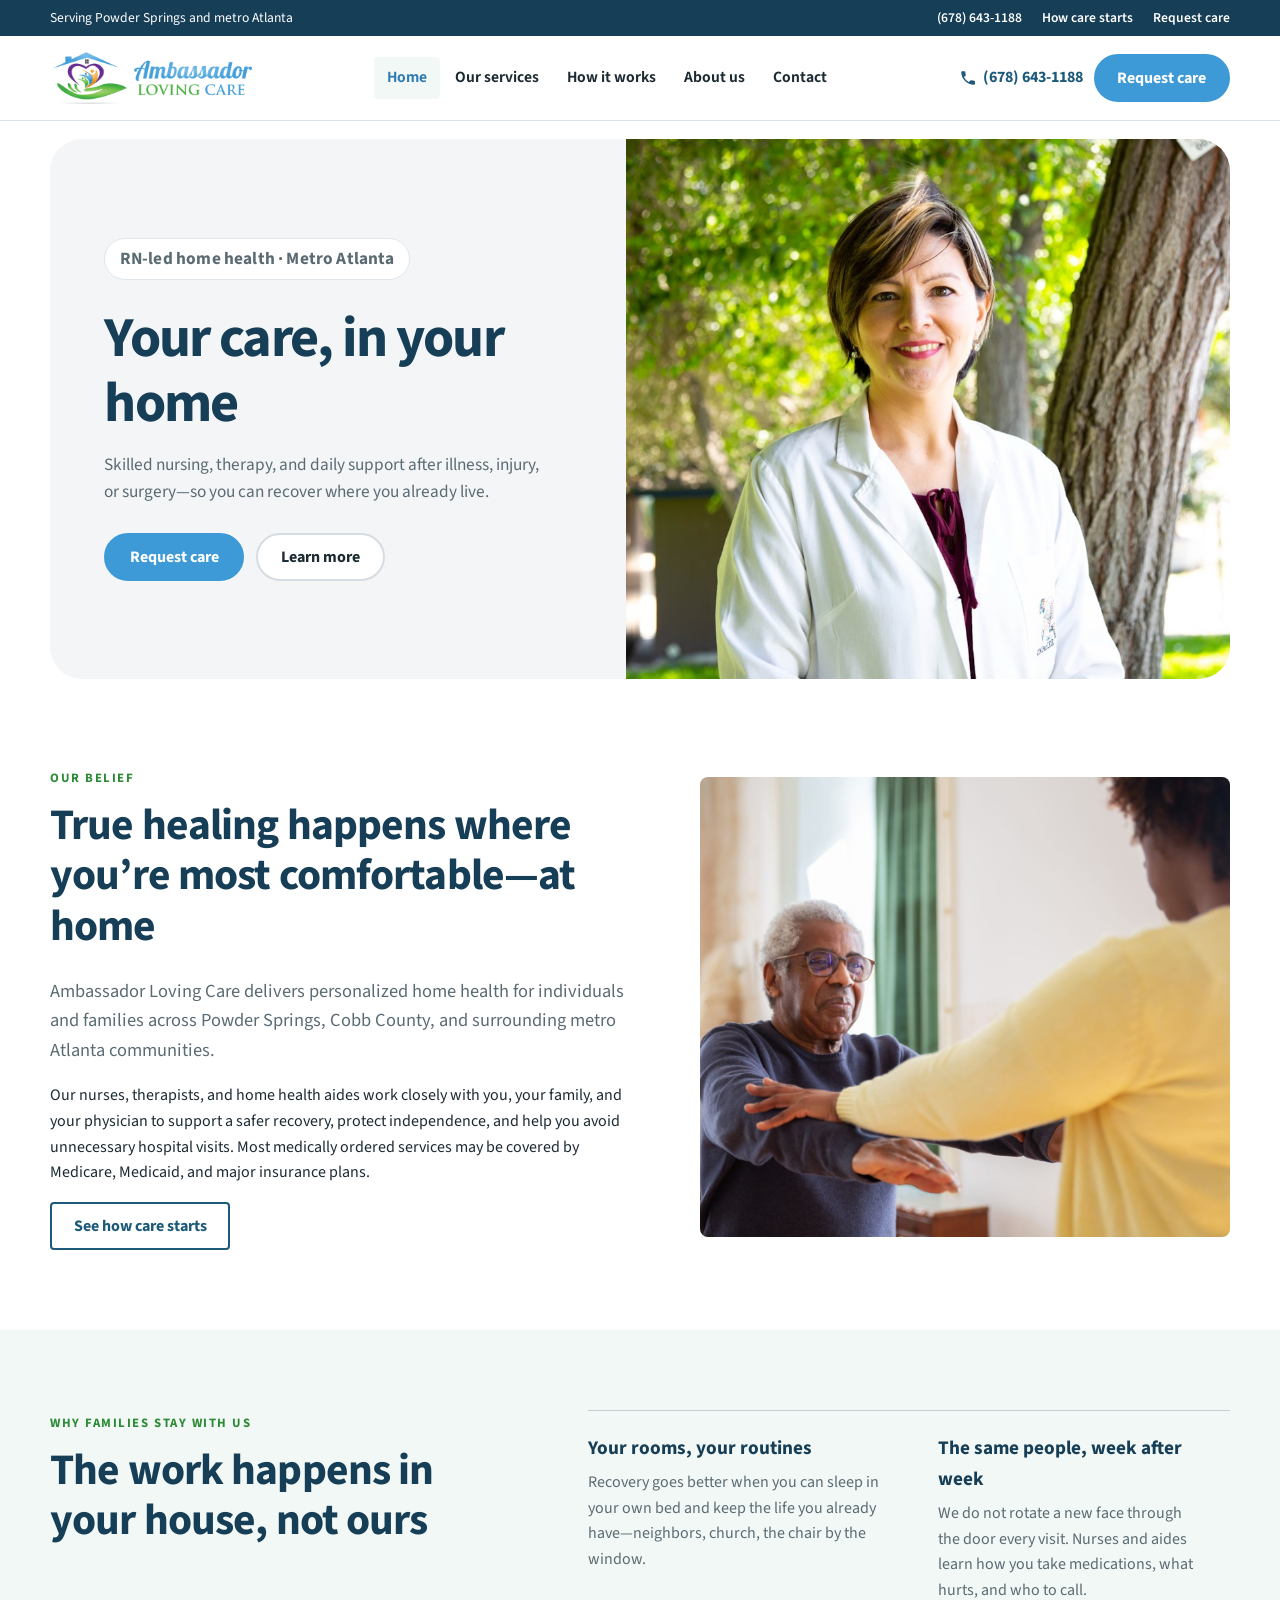
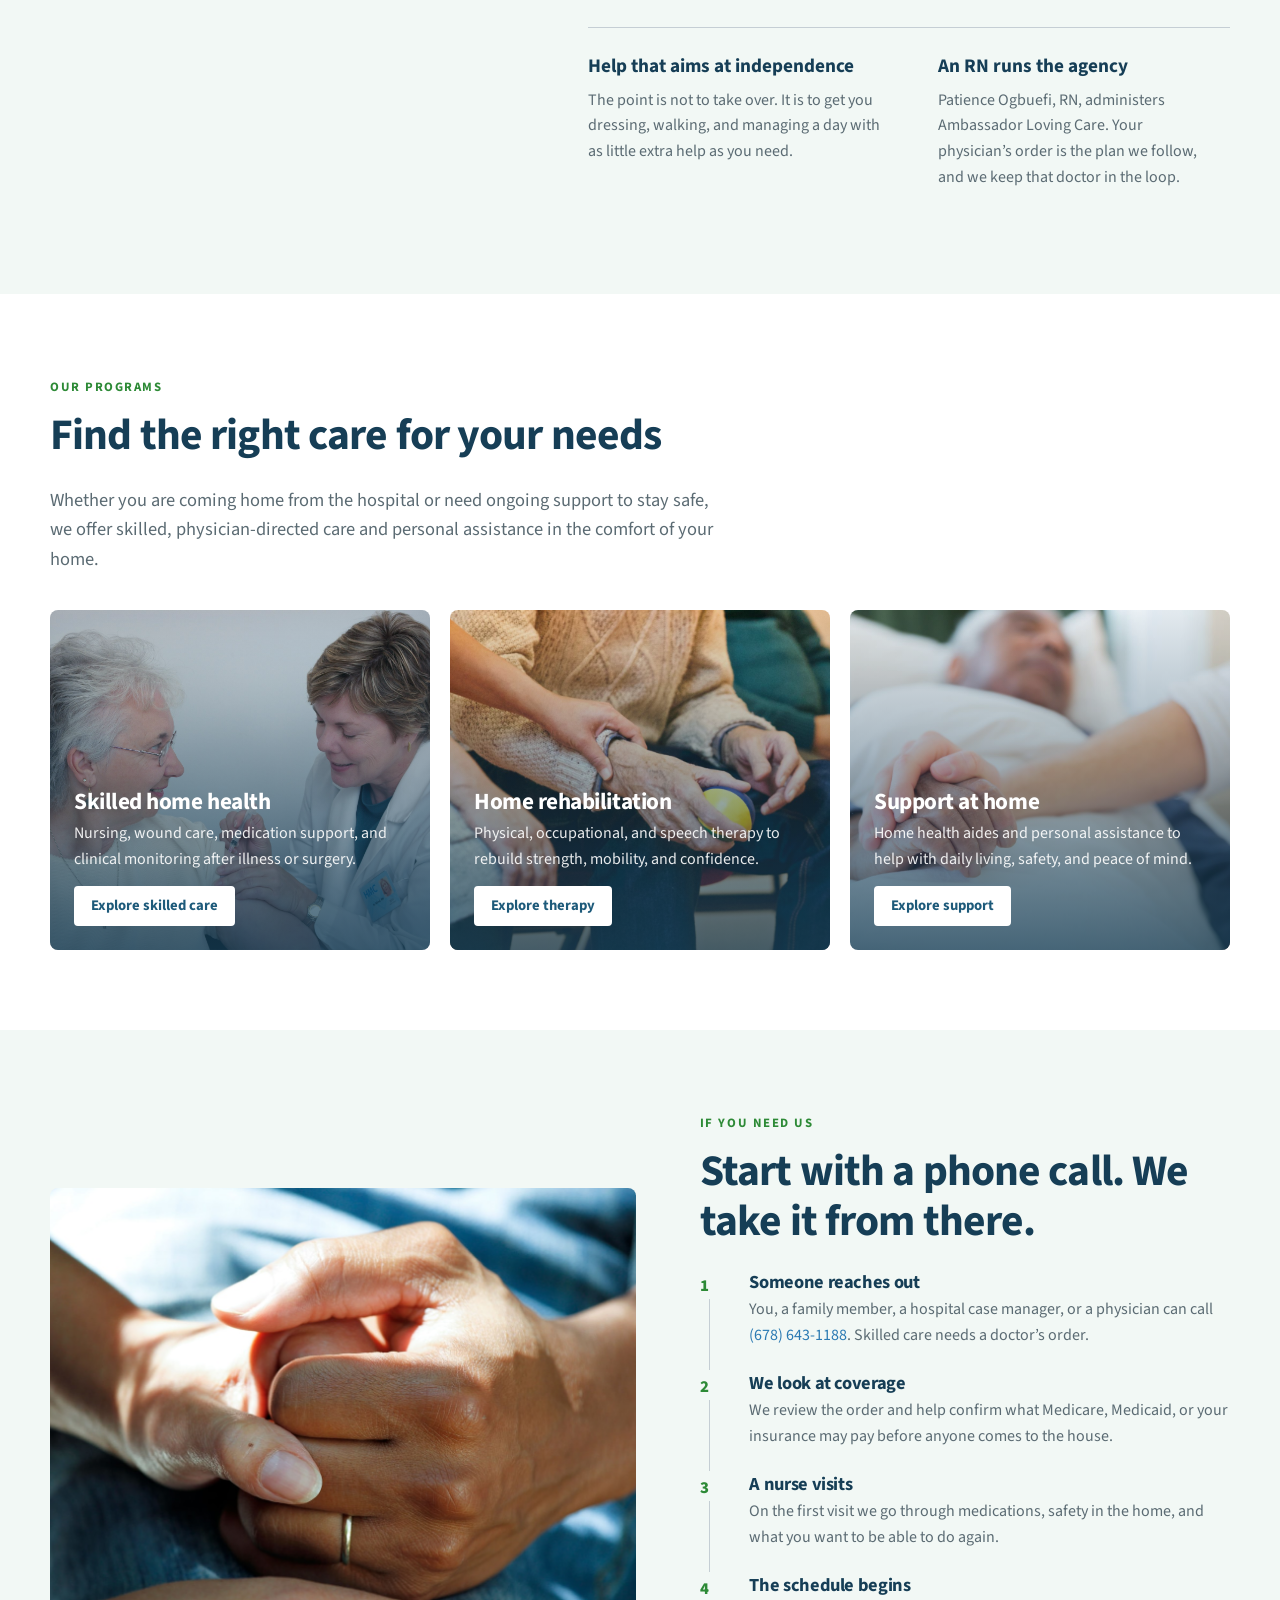
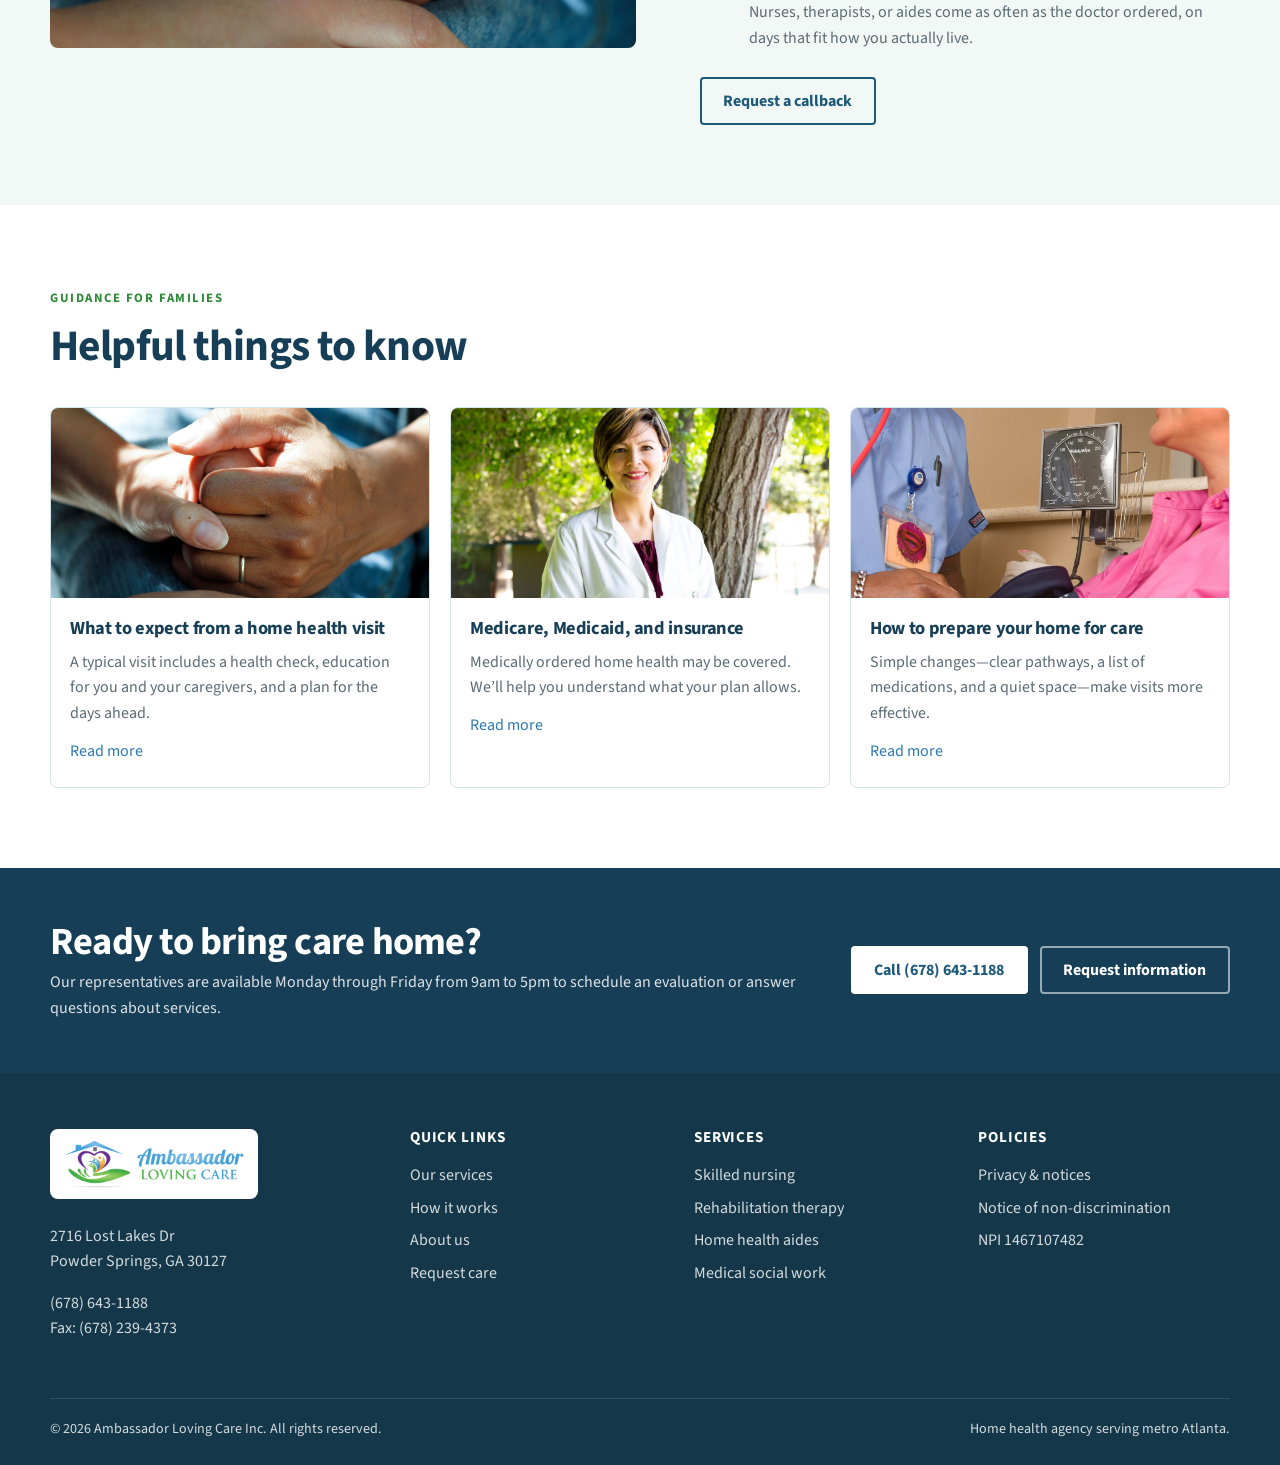
==== index.html @ 0160093c "first commit" ====
<!DOCTYPE html>
<html lang="en">
<head>
  <meta charset="UTF-8">
  <meta name="viewport" content="width=device-width, initial-scale=1">
  <title>Ambassador Loving Care | Home Health in Metro Atlanta</title>
  <meta name="description" content="Ambassador Loving Care brings skilled nursing, therapy, and personal support to your home across Powder Springs and metro Atlanta. Care at home, from people you can trust.">
  <link rel="icon" href="assets/favicon.png" type="image/png">
  <link rel="preconnect" href="https://fonts.googleapis.com">
  <link rel="preconnect" href="https://fonts.gstatic.com" crossorigin>
  <link href="https://fonts.googleapis.com/css2?family=Source+Sans+3:wght@400;600;700;800&display=swap" rel="stylesheet">
  <link rel="stylesheet" href="css/styles.css">
</head>
<body>
  <a class="skip-link" href="#main">Skip to main content</a>

  <div class="utility-bar">
    <div class="container">
      <span>Serving Powder Springs and metro Atlanta</span>
      <ul class="utility-links">
        <li><a href="tel:+16786431188">(678) 643-1188</a></li>
        <li><a href="how-it-works.html">How care starts</a></li>
        <li><a href="contact.html">Request care</a></li>
      </ul>
    </div>
  </div>

  <header class="site-header">
    <div class="container header-inner">
      <a class="logo" href="index.html">
        <img src="assets/logo-transparent.png" alt="Ambassador Loving Care">
      </a>
      <nav aria-label="Primary">
        <ul class="nav-main">
          <li><a href="index.html" aria-current="page">Home</a></li>
          <li><a href="services.html">Our services</a></li>
          <li><a href="how-it-works.html">How it works</a></li>
          <li><a href="about.html">About us</a></li>
          <li><a href="contact.html">Contact</a></li>
        </ul>
      </nav>
      <div class="header-cta">
        <a class="phone-link" href="tel:+16786431188">
          <svg width="18" height="18" viewBox="0 0 24 24" fill="none" aria-hidden="true"><path d="M6.6 10.8c1.5 3 3.6 5.1 6.6 6.6l2.2-2.2c.3-.3.7-.4 1.1-.2 1.2.4 2.5.6 3.8.6.6 0 1 .4 1 1V20c0 .6-.4 1-1 1C10.7 21 3 13.3 3 4c0-.6.4-1 1-1h3.4c.6 0 1 .4 1 1 0 1.3.2 2.6.6 3.8.1.4 0 .8-.2 1.1L6.6 10.8Z" fill="currentColor"/></svg>
          <span class="full">(678) 643-1188</span>
        </a>
        <a class="btn btn-primary" href="contact.html">Request care</a>
        <button class="menu-toggle" type="button" aria-expanded="false" aria-controls="mobile-menu" aria-label="Open menu">
          <span></span>
        </button>
      </div>
    </div>
    <div class="nav-drawer" id="mobile-menu">
      <a href="index.html" aria-current="page">Home</a>
      <a href="services.html">Our services</a>
      <a href="how-it-works.html">How it works</a>
      <a href="about.html">About us</a>
      <a href="contact.html">Contact</a>
      <div class="drawer-actions">
        <a class="btn btn-outline" href="tel:+16786431188">Call (678) 643-1188</a>
        <a class="btn btn-primary" href="contact.html">Request care</a>
      </div>
    </div>
  </header>

  <main id="main">
    <section class="hero-wrap">
      <div class="container">
        <div class="hero hero-split">
          <div class="hero-copy">
            <div class="hero-copy-inner">
              <p class="hero-badge">RN-led home health · Metro Atlanta</p>
              <h1>Your care, in your home</h1>
              <p>Skilled nursing, therapy, and daily support after illness, injury, or surgery—so you can recover where you already live.</p>
              <div class="hero-actions">
                <a class="btn btn-primary" href="contact.html">Request care</a>
                <a class="btn btn-soft" href="services.html">Learn more</a>
              </div>
            </div>
          </div>
          <figure class="hero-media">
            <img src="assets/images/caregiver.jpg" alt="A home health nurse ready to visit you at home">
          </figure>
        </div>
      </div>
    </section>

    <section class="section">
      <div class="container split">
        <div class="split-copy">
          <p class="eyebrow">Our belief</p>
          <h2>True healing happens where you’re most comfortable—at home</h2>
          <p class="lead">Ambassador Loving Care delivers personalized home health for individuals and families across Powder Springs, Cobb County, and surrounding metro Atlanta communities.</p>
          <p>Our nurses, therapists, and home health aides work closely with you, your family, and your physician to support a safer recovery, protect independence, and help you avoid unnecessary hospital visits. Most medically ordered services may be covered by Medicare, Medicaid, and major insurance plans.</p>
          <a class="btn btn-outline" href="how-it-works.html">See how care starts</a>
        </div>
        <img src="assets/images/aide.jpg" alt="Therapist guiding an older adult through a mobility exercise at home">
      </div>
    </section>

    <section class="section bg-paper" id="why-us">
      <div class="container values-wrap">
        <div>
          <p class="eyebrow">Why families stay with us</p>
          <h2>The work happens in your house, not ours</h2>
        </div>
        <dl class="values">
          <div>
            <dt>Your rooms, your routines</dt>
            <dd>Recovery goes better when you can sleep in your own bed and keep the life you already have—neighbors, church, the chair by the window.</dd>
          </div>
          <div>
            <dt>The same people, week after week</dt>
            <dd>We do not rotate a new face through the door every visit. Nurses and aides learn how you take medications, what hurts, and who to call.</dd>
          </div>
          <div>
            <dt>Help that aims at independence</dt>
            <dd>The point is not to take over. It is to get you dressing, walking, and managing a day with as little extra help as you need.</dd>
          </div>
          <div>
            <dt>An RN runs the agency</dt>
            <dd>Patience Ogbuefi, RN, administers Ambassador Loving Care. Your physician’s order is the plan we follow, and we keep that doctor in the loop.</dd>
          </div>
        </dl>
      </div>
    </section>

    <section class="section">
      <div class="container">
        <div class="section-head">
          <p class="eyebrow">Our programs</p>
          <h2>Find the right care for your needs</h2>
          <p class="lead">Whether you are coming home from the hospital or need ongoing support to stay safe, we offer skilled, physician-directed care and personal assistance in the comfort of your home.</p>
        </div>
        <div class="program-grid">
          <article class="program-card">
            <img src="assets/images/hero.jpg" alt="Skilled nursing visit">
            <div>
              <h3>Skilled home health</h3>
              <p>Nursing, wound care, medication support, and clinical monitoring after illness or surgery.</p>
              <a class="btn btn-white" href="services.html#skilled">Explore skilled care</a>
            </div>
          </article>
          <article class="program-card">
            <img src="assets/images/senior2.jpg" alt="Rehabilitation therapy at home">
            <div>
              <h3>Home rehabilitation</h3>
              <p>Physical, occupational, and speech therapy to rebuild strength, mobility, and confidence.</p>
              <a class="btn btn-white" href="services.html#therapy">Explore therapy</a>
            </div>
          </article>
          <article class="program-card">
            <img src="assets/images/home-care.jpg" alt="Compassionate support at the bedside">
            <div>
              <h3>Support at home</h3>
              <p>Home health aides and personal assistance to help with daily living, safety, and peace of mind.</p>
              <a class="btn btn-white" href="services.html#support">Explore support</a>
            </div>
          </article>
        </div>
      </div>
    </section>

    <section class="section bg-paper" id="start">
      <div class="container split">
        <img src="assets/images/home-visit.jpg" alt="A caregiver holding a patient’s hand during a home visit">
        <div class="split-copy">
          <p class="eyebrow">If you need us</p>
          <h2>Start with a phone call. We take it from there.</h2>
          <ol class="process">
            <li>
              <h3>Someone reaches out</h3>
              <p>You, a family member, a hospital case manager, or a physician can call <a href="tel:+16786431188">(678) 643-1188</a>. Skilled care needs a doctor’s order.</p>
            </li>
            <li>
              <h3>We look at coverage</h3>
              <p>We review the order and help confirm what Medicare, Medicaid, or your insurance may pay before anyone comes to the house.</p>
            </li>
            <li>
              <h3>A nurse visits</h3>
              <p>On the first visit we go through medications, safety in the home, and what you want to be able to do again.</p>
            </li>
            <li>
              <h3>The schedule begins</h3>
              <p>Nurses, therapists, or aides come as often as the doctor ordered, on days that fit how you actually live.</p>
            </li>
          </ol>
          <a class="btn btn-outline" href="contact.html">Request a callback</a>
        </div>
      </div>
    </section>

    <section class="section">
      <div class="container">
        <div class="section-head">
          <p class="eyebrow">Guidance for families</p>
          <h2>Helpful things to know</h2>
        </div>
        <div class="news-grid">
          <article class="news-card">
            <img src="assets/images/home-visit.jpg" alt="A caregiver holding a patient's hand">
            <div>
              <h3>What to expect from a home health visit</h3>
              <p>A typical visit includes a health check, education for you and your caregivers, and a plan for the days ahead.</p>
              <a href="how-it-works.html">Read more</a>
            </div>
          </article>
          <article class="news-card">
            <img src="assets/images/caregiver.jpg" alt="Nurse speaking with a patient">
            <div>
              <h3>Medicare, Medicaid, and insurance</h3>
              <p>Medically ordered home health may be covered. We’ll help you understand what your plan allows.</p>
              <a href="how-it-works.html#coverage">Read more</a>
            </div>
          </article>
          <article class="news-card">
            <img src="assets/images/clinic.jpg" alt="Checking blood pressure during a visit">
            <div>
              <h3>How to prepare your home for care</h3>
              <p>Simple changes—clear pathways, a list of medications, and a quiet space—make visits more effective.</p>
              <a href="how-it-works.html#prepare">Read more</a>
            </div>
          </article>
        </div>
      </div>
    </section>

    <section class="section-sm bg-navy">
      <div class="container cta-band">
        <div>
          <h2>Ready to bring care home?</h2>
          <p>Our representatives are available Monday through Friday from 9am to 5pm to schedule an evaluation or answer questions about services.</p>
        </div>
        <div class="cta-actions">
          <a class="btn btn-white" href="tel:+16786431188">Call (678) 643-1188</a>
          <a class="btn btn-ghost" href="contact.html">Request information</a>
        </div>
      </div>
    </section>
  </main>

  <footer class="site-footer">
    <div class="container">
      <div class="footer-grid">
        <div>
          <a class="footer-logo" href="index.html">
            <img src="assets/logo.png" alt="Ambassador Loving Care">
          </a>
          <p style="margin-top:1rem">2716 Lost Lakes Dr<br>Powder Springs, GA 30127</p>
          <p><a href="tel:+16786431188">(678) 643-1188</a><br>Fax: (678) 239-4373</p>
        </div>
        <div>
          <h3>Quick links</h3>
          <ul>
            <li><a href="services.html">Our services</a></li>
            <li><a href="how-it-works.html">How it works</a></li>
            <li><a href="about.html">About us</a></li>
            <li><a href="contact.html">Request care</a></li>
          </ul>
        </div>
        <div>
          <h3>Services</h3>
          <ul>
            <li><a href="services.html#skilled">Skilled nursing</a></li>
            <li><a href="services.html#therapy">Rehabilitation therapy</a></li>
            <li><a href="services.html#support">Home health aides</a></li>
            <li><a href="services.html#social">Medical social work</a></li>
          </ul>
        </div>
        <div>
          <h3>Policies</h3>
          <ul>
            <li><a href="privacy.html">Privacy &amp; notices</a></li>
            <li><a href="privacy.html#nondiscrimination">Notice of non-discrimination</a></li>
            <li>NPI 1467107482</li>
          </ul>
        </div>
      </div>
      <div class="footer-bottom">
        <span>© 2026 Ambassador Loving Care Inc. All rights reserved.</span>
        <span>Home health agency serving metro Atlanta.</span>
      </div>
    </div>
  </footer>

  <div class="mobile-cta">
    <a class="btn btn-outline" href="tel:+16786431188">Call</a>
    <a class="btn btn-primary" href="contact.html">Request care</a>
  </div>
  <script src="js/main.js"></script>
</body>
</html>
---- css/styles.css ----
:root {
  --blue: #3d9ad6;
  --blue-hover: #2e86c0;
  --blue-deep: #2b7ab3;
  --navy: #1d5a7a;
  --navy-deep: #163e56;
  --ink: #1c2a32;
  --muted: #5b6b73;
  --line: #d5e4ea;
  --paper: #f2f8f5;
  --white: #fff;
  --green: #3eaa47;
  --green-deep: #2d8a36;
  --purple: #682890;
  --amber: #d88820;
  --shadow: 0 10px 30px rgba(22, 62, 86, 0.08);
  --radius: 6px;
  --header: 84px;
  --max: 1180px;
  --font: "Source Sans 3", "Segoe UI", Helvetica, Arial, sans-serif;
}

*,
*::before,
*::after {
  box-sizing: border-box;
}

html {
  scroll-behavior: smooth;
}

body {
  margin: 0;
  font-family: var(--font);
  color: var(--ink);
  background: var(--white);
  line-height: 1.6;
  -webkit-font-smoothing: antialiased;
}

img {
  max-width: 100%;
  display: block;
}

a {
  color: var(--blue-deep);
  text-decoration: none;
}

a:hover {
  text-decoration: underline;
}

h1,
h2,
h3,
h4 {
  margin: 0 0 0.6em;
  line-height: 1.15;
  font-weight: 700;
  letter-spacing: -0.02em;
  color: var(--navy-deep);
}

p {
  margin: 0 0 1em;
}

ul {
  margin: 0;
  padding: 0;
}

button,
input,
select,
textarea {
  font-family: inherit;
}

.skip-link {
  position: absolute;
  left: -999px;
  top: 0;
  background: var(--navy);
  color: #fff;
  padding: 0.6rem 1rem;
  z-index: 1000;
}

.skip-link:focus {
  left: 1rem;
  top: 1rem;
}

.container {
  width: min(var(--max), calc(100% - 40px));
  margin-inline: auto;
}

.eyebrow {
  display: inline-block;
  font-size: 0.8rem;
  font-weight: 700;
  letter-spacing: 0.12em;
  text-transform: uppercase;
  color: var(--green-deep);
  margin-bottom: 0.75rem;
}

.lead {
  font-size: 1.15rem;
  color: var(--muted);
  max-width: 42rem;
}

/* Buttons */
.btn {
  display: inline-flex;
  align-items: center;
  justify-content: center;
  gap: 0.5rem;
  min-height: 48px;
  padding: 0.75rem 1.35rem;
  border-radius: 4px;
  border: 2px solid transparent;
  font-weight: 700;
  font-size: 1rem;
  line-height: 1;
  cursor: pointer;
  text-decoration: none;
  transition: 0.18s ease;
}

.header-cta .btn-primary {
  border-radius: 999px;
  padding-inline: 1.35rem;
}

.btn-soft {
  background: #fff;
  color: var(--ink);
  border-color: #d5dce2;
}

.btn-soft:hover {
  background: var(--paper);
  border-color: #c5ced6;
  color: var(--navy-deep);
}

.btn-primary {
  background: var(--blue);
  color: #fff;
  border-color: var(--blue);
}

.btn-primary:hover {
  background: var(--blue-hover);
  border-color: var(--blue-hover);
}

.btn-outline {
  background: transparent;
  color: var(--navy);
  border-color: var(--navy);
}

.btn-outline:hover {
  background: var(--navy);
  color: #fff;
}

.btn-white {
  background: #fff;
  color: var(--navy);
  border-color: #fff;
}

.btn-white:hover {
  background: var(--paper);
}

.btn-ghost {
  background: transparent;
  color: #fff;
  border-color: rgba(255, 255, 255, 0.55);
}

.btn-ghost:hover {
  background: #fff;
  color: var(--navy);
  border-color: #fff;
}

/* Header */
.utility-bar {
  background: var(--navy-deep);
  color: #fff;
  font-size: 0.85rem;
}

.utility-bar .container {
  display: flex;
  justify-content: space-between;
  align-items: center;
  min-height: 36px;
  gap: 1rem;
}

.utility-bar a {
  color: #fff;
  font-weight: 600;
}

.utility-links {
  display: flex;
  gap: 1.25rem;
  list-style: none;
}

.site-header {
  position: sticky;
  top: 0;
  z-index: 50;
  background: #fff;
  border-bottom: 1px solid var(--line);
}

.header-inner {
  display: grid;
  grid-template-columns: auto 1fr auto;
  align-items: center;
  min-height: var(--header);
  gap: 1.5rem;
}

.logo {
  display: flex;
  align-items: center;
  color: inherit;
  text-decoration: none;
}

.logo:hover {
  text-decoration: none;
}

.logo img {
  height: 58px;
  width: auto;
  display: block;
}

.footer-logo {
  display: inline-block;
  background: #fff;
  border-radius: 8px;
  padding: 0.55rem 0.75rem;
}

.footer-logo img {
  height: 52px;
  width: auto;
}

.nav-main {
  display: flex;
  justify-content: center;
  gap: 0.15rem;
  list-style: none;
}

.nav-main a {
  display: block;
  padding: 0.55rem 0.8rem;
  color: var(--ink);
  font-weight: 650;
  font-size: 0.98rem;
  border-radius: 4px;
}

.nav-main a:hover,
.nav-main a[aria-current="page"] {
  color: var(--blue-deep);
  text-decoration: none;
  background: var(--paper);
}

.header-cta {
  display: flex;
  align-items: center;
  gap: 0.65rem;
}

.phone-link {
  display: inline-flex;
  align-items: center;
  gap: 0.4rem;
  font-weight: 700;
  color: var(--navy);
  white-space: nowrap;
}

.phone-link:hover {
  color: var(--blue-deep);
  text-decoration: none;
}

.menu-toggle {
  display: none;
  align-items: center;
  gap: 0.45rem;
  min-width: 44px;
  height: 44px;
  border: 0;
  background: transparent;
  cursor: pointer;
  padding: 0 0.35rem;
  font-weight: 700;
  color: var(--navy);
}

.menu-toggle span,
.menu-toggle span::before,
.menu-toggle span::after {
  display: block;
  width: 22px;
  height: 2px;
  background: var(--navy);
  position: relative;
  margin: auto;
}

.menu-toggle span::before,
.menu-toggle span::after {
  content: "";
  position: absolute;
  left: 0;
}

.menu-toggle span::before {
  top: -7px;
}

.menu-toggle span::after {
  top: 7px;
}

.menu-toggle::after {
  content: "Menu";
  font-size: 0.95rem;
}

/* Hero — homepage contained split */
.hero-wrap {
  background: #fff;
  padding: 1.15rem 0 0.35rem;
}

.hero-split {
  display: grid;
  grid-template-columns: 1fr 1.05fr;
  min-height: 540px;
  background: #f3f5f7;
  color: var(--ink);
  overflow: hidden;
  border-radius: 32px;
}

.hero-split .hero-copy {
  display: flex;
  align-items: center;
  padding: 3.5rem 2.5rem 3.5rem 3.4rem;
}

.hero-copy-inner {
  max-width: 32rem;
  width: 100%;
}

.hero-badge {
  display: inline-flex;
  align-items: center;
  margin: 0 0 1.2rem;
  padding: 0.4rem 0.9rem;
  border: 1px solid #e1e6ea;
  border-radius: 999px;
  background: #fff;
  font-size: 0.82rem;
  font-weight: 700;
  color: var(--navy);
  letter-spacing: 0.01em;
}

.hero-split h1 {
  color: var(--navy-deep);
  font-size: clamp(2.3rem, 4.4vw, 3.6rem);
  margin-bottom: 0.85rem;
  letter-spacing: -0.03em;
}

.hero-split p {
  font-size: 1.08rem;
  color: var(--muted);
  margin-bottom: 1.7rem;
  max-width: 28rem;
}

.hero-actions {
  display: flex;
  flex-wrap: wrap;
  gap: 0.75rem;
}

.hero-split .btn {
  border-radius: 999px;
  padding-inline: 1.45rem;
}

.hero-split .hero-media {
  position: relative;
  min-height: 540px;
  margin: 0;
  height: 100%;
}

.hero-split .hero-media::after {
  display: none;
}

.hero-split .hero-media img {
  width: 100%;
  height: 100%;
  object-fit: cover;
  object-position: center 18%;
}

/* Inner-page photo banner */
.hero:not(.hero-split) {
  position: relative;
  min-height: 72vh;
  display: grid;
  align-items: end;
  color: #fff;
  background: #163e56;
  overflow: hidden;
}

.hero:not(.hero-split) .hero-media {
  position: absolute;
  inset: 0;
}

.hero:not(.hero-split) .hero-media img {
  width: 100%;
  height: 100%;
  object-fit: cover;
  object-position: center 28%;
}

.hero:not(.hero-split) .hero-media::after {
  content: "";
  position: absolute;
  inset: 0;
  background:
    linear-gradient(90deg, rgba(22, 62, 86, 0.82) 0%, rgba(22, 62, 86, 0.42) 50%, rgba(22, 62, 86, 0.16) 100%),
    linear-gradient(0deg, rgba(22, 62, 86, 0.35), transparent 40%);
}

.hero-content {
  position: relative;
  z-index: 1;
  padding: 5.5rem 0 4.25rem;
  max-width: 40rem;
}

.hero:not(.hero-split) h1 {
  color: #fff;
  font-size: clamp(2.6rem, 5.4vw, 4.4rem);
  margin-bottom: 0.7rem;
}

.hero:not(.hero-split) p {
  font-size: 1.18rem;
  color: rgba(255, 255, 255, 0.92);
  margin-bottom: 1.5rem;
}

.hero:not(.hero-split) .eyebrow {
  color: #b7e3b8;
}

.hero:not(.hero-split) a:not(.btn) {
  color: #b7e3b8;
  text-decoration: underline;
}

.page-hero {
  min-height: 42vh;
}

.page-hero .hero-content {
  padding-top: 4.25rem;
  padding-bottom: 3.5rem;
}

.breadcrumb {
  display: flex;
  gap: 0.5rem;
  list-style: none;
  font-size: 0.9rem;
  margin-bottom: 1rem;
  color: rgba(255, 255, 255, 0.8);
}

.breadcrumb a {
  color: #fff;
}

/* Sections */
.section {
  padding: 5rem 0;
}

.section-sm {
  padding: 3.25rem 0;
}

.bg-paper {
  background: var(--paper);
}

.bg-navy {
  background: var(--navy-deep);
  color: #fff;
}

.bg-navy h2,
.bg-navy h3 {
  color: #fff;
}

.split {
  display: grid;
  grid-template-columns: 1.05fr 0.95fr;
  gap: 4rem;
  align-items: center;
}

.split img {
  width: 100%;
  height: 460px;
  object-fit: cover;
  border-radius: 8px;
}

.split-copy h2 {
  font-size: clamp(2rem, 3.4vw, 2.85rem);
}

.values-wrap {
  display: grid;
  grid-template-columns: minmax(0, 0.85fr) minmax(0, 1.15fr);
  gap: 4rem;
  align-items: start;
}

.values-wrap h2 {
  font-size: clamp(2rem, 3.4vw, 2.85rem);
  margin-bottom: 0;
}

.values {
  margin: 0;
  display: grid;
  grid-template-columns: 1fr 1fr;
}

.values > div {
  padding: 1.4rem 1.6rem 1.5rem 0;
  border-top: 1px solid #c5ced4;
}

.values > div:nth-child(odd) {
  padding-right: 1.8rem;
}

.values > div:nth-child(even) {
  padding-left: 1.8rem;
}

.values dt {
  font-size: 1.2rem;
  font-weight: 700;
  color: var(--navy-deep);
  margin-bottom: 0.4rem;
}

.values dd {
  margin: 0;
  color: var(--muted);
}

.process {
  list-style: none;
  margin: 1.4rem 0 1.6rem;
  padding: 0;
  counter-reset: process;
}

.process li {
  position: relative;
  padding: 0 0 1.55rem 3.1rem;
  counter-increment: process;
}

.process li:last-child {
  padding-bottom: 0;
}

.process li::before {
  content: counter(process);
  position: absolute;
  left: 0;
  top: 0.05rem;
  font-size: 1.05rem;
  font-weight: 800;
  color: var(--green-deep);
  font-variant-numeric: tabular-nums;
}

.process li::after {
  content: "";
  position: absolute;
  left: 0.55rem;
  top: 1.7rem;
  bottom: 0.2rem;
  width: 1px;
  background: #c5ced4;
}

.process li:last-child::after {
  display: none;
}

.process h3 {
  font-size: 1.15rem;
  margin-bottom: 0.25rem;
}

.process p {
  margin: 0;
  color: var(--muted);
}

.section-head {
  max-width: 46rem;
  margin-bottom: 2.25rem;
}

.section-head h2 {
  font-size: clamp(2rem, 3.4vw, 2.8rem);
}

.program-grid {
  display: grid;
  grid-template-columns: repeat(3, 1fr);
  gap: 1.25rem;
}

.program-card {
  position: relative;
  min-height: 340px;
  border-radius: 8px;
  overflow: hidden;
  display: flex;
  align-items: flex-end;
  color: #fff;
}

.program-card img {
  position: absolute;
  inset: 0;
  width: 100%;
  height: 100%;
  object-fit: cover;
  object-position: center 30%;
}

.program-card::after {
  content: "";
  position: absolute;
  inset: 0;
  background: linear-gradient(180deg, rgba(22, 62, 86, 0.05), rgba(22, 62, 86, 0.78));
}

.program-card div {
  position: relative;
  z-index: 1;
  padding: 1.5rem;
}

.program-card h3 {
  color: #fff;
  font-size: 1.45rem;
  margin-bottom: 0.35rem;
}

.program-card p {
  margin: 0 0 0.85rem;
  color: rgba(255, 255, 255, 0.9);
}

.program-card .btn {
  min-height: 40px;
  padding: 0.55rem 0.95rem;
  font-size: 0.92rem;
}

.news-grid {
  display: grid;
  grid-template-columns: repeat(3, 1fr);
  gap: 1.25rem;
}

.news-card {
  background: #fff;
  border: 1px solid var(--line);
  border-radius: 8px;
  overflow: hidden;
}

.news-card img {
  width: 100%;
  height: 190px;
  object-fit: cover;
}

.news-card div {
  padding: 1.25rem 1.2rem 1.4rem;
}

.news-card h3 {
  font-size: 1.15rem;
}

.news-card p {
  color: var(--muted);
  margin-bottom: 0.75rem;
}

.cta-band {
  display: grid;
  grid-template-columns: 1.4fr auto;
  gap: 2rem;
  align-items: center;
}

.cta-band h2 {
  font-size: clamp(1.8rem, 3vw, 2.4rem);
  margin-bottom: 0.4rem;
}

.cta-band p {
  margin: 0;
  color: rgba(255, 255, 255, 0.86);
}

.cta-actions {
  display: flex;
  gap: 0.75rem;
  flex-wrap: wrap;
}

.service-list {
  display: grid;
  grid-template-columns: 1fr 1fr;
  gap: 1.25rem;
}

.service-item {
  display: grid;
  grid-template-columns: 72px 1fr;
  gap: 1rem;
  background: #fff;
  border: 1px solid var(--line);
  border-radius: 8px;
  padding: 1.2rem;
}

.service-item img,
.service-item .icon-box {
  width: 72px;
  height: 72px;
  object-fit: cover;
  border-radius: 6px;
  background: var(--paper);
}

.icon-box {
  display: grid;
  place-items: center;
  color: var(--blue-deep);
}

.service-item h3 {
  font-size: 1.15rem;
  margin-bottom: 0.3rem;
}

.service-item p {
  margin: 0;
  color: var(--muted);
}

.checklist {
  list-style: none;
  display: grid;
  gap: 0.7rem;
}

.checklist li {
  display: flex;
  gap: 0.7rem;
  align-items: flex-start;
}

.checklist svg {
  flex-shrink: 0;
  margin-top: 3px;
  color: var(--green);
}

.team-card {
  display: grid;
  grid-template-columns: 220px 1fr;
  gap: 2rem;
  background: #fff;
  border: 1px solid var(--line);
  border-radius: 8px;
  overflow: hidden;
  box-shadow: var(--shadow);
}

.team-card img {
  width: 100%;
  height: 100%;
  min-height: 260px;
  object-fit: cover;
}

.team-copy {
  padding: 1.8rem 1.8rem 1.8rem 0;
}

.stat-row {
  display: grid;
  grid-template-columns: repeat(3, 1fr);
  gap: 1rem;
  margin-top: 2rem;
}

.stat {
  padding: 1.2rem;
  background: var(--paper);
  border-radius: 8px;
}

.stat strong {
  display: block;
  font-size: 1.7rem;
  color: var(--navy);
}

.contact-layout {
  display: grid;
  grid-template-columns: 1.35fr 0.85fr;
  gap: 1.5rem;
  align-items: start;
}

.form-grid {
  display: grid;
  grid-template-columns: 1fr 1fr;
  gap: 1rem;
}

.form-grid .full {
  grid-column: 1 / -1;
}

label {
  display: block;
  font-weight: 700;
  font-size: 0.92rem;
  margin-bottom: 0.35rem;
}

input,
select,
textarea {
  width: 100%;
  border: 1px solid #c9d3da;
  border-radius: 4px;
  padding: 0.75rem 0.8rem;
  font-size: 1rem;
  background: #fff;
}

input:focus,
select:focus,
textarea:focus {
  outline: 2px solid var(--blue);
  border-color: var(--blue);
}

textarea {
  min-height: 140px;
  resize: vertical;
}

.form-card {
  background: #fff;
  border: 1px solid var(--line);
  border-radius: 8px;
  padding: 1.6rem;
  box-shadow: var(--shadow);
}

.contact-aside {
  background: var(--navy-deep);
  color: #fff;
  border-radius: 8px;
  padding: 1.8rem;
}

.contact-aside h2,
.contact-aside h3 {
  color: #fff;
}

.contact-aside a {
  color: #fff;
  font-weight: 700;
}

.contact-aside p {
  color: rgba(255, 255, 255, 0.86);
}

.success-msg {
  display: none;
  background: #e8f7ee;
  border: 1px solid #b7e4c7;
  color: #14532d;
  padding: 1rem 1.1rem;
  border-radius: 6px;
  margin-bottom: 1rem;
}

.map-wrap iframe {
  width: 100%;
  height: 280px;
  border: 0;
  border-radius: 8px;
}

.faq details {
  border-bottom: 1px solid var(--line);
  padding: 1rem 0;
}

.faq summary {
  cursor: pointer;
  font-weight: 700;
  color: var(--navy);
}

.faq p {
  margin: 0.7rem 0 0.2rem;
  color: var(--muted);
}

/* Footer */
.site-footer {
  background: #14384a;
  color: rgba(255, 255, 255, 0.82);
  padding: 3.5rem 0 1.5rem;
}

.footer-grid {
  display: grid;
  grid-template-columns: 1.3fr 1fr 1fr 1fr;
  gap: 2rem;
  margin-bottom: 2.5rem;
}

.site-footer h3 {
  color: #fff;
  font-size: 0.95rem;
  letter-spacing: 0.06em;
  text-transform: uppercase;
  margin-bottom: 1rem;
}

.site-footer a {
  color: rgba(255, 255, 255, 0.82);
}

.site-footer ul {
  list-style: none;
  display: grid;
  gap: 0.45rem;
}

.footer-bottom {
  display: flex;
  justify-content: space-between;
  gap: 1rem;
  flex-wrap: wrap;
  border-top: 1px solid rgba(255, 255, 255, 0.12);
  padding-top: 1.2rem;
  font-size: 0.88rem;
}

.mobile-cta {
  display: none;
}

.nav-drawer {
  display: none;
}

@media (max-width: 980px) {
  .header-inner {
    grid-template-columns: auto 1fr auto;
  }

  .nav-main,
  .header-cta .btn,
  .header-cta .phone-link {
    display: none;
  }

  .logo img {
    height: 44px;
  }

  .menu-toggle {
    display: flex;
    border: 1px solid var(--line);
    border-radius: 4px;
    padding: 0 0.7rem;
    flex-shrink: 0;
  }

  .hero-content {
    max-width: 100%;
  }

  .mobile-cta .btn {
    font-size: 0.92rem;
    padding-inline: 0.5rem;
    min-height: 46px;
  }

  .split,
  .values-wrap,
  .values,
  .program-grid,
  .news-grid,
  .service-list,
  .cta-band,
  .team-card,
  .footer-grid,
  .form-grid,
  .contact-layout {
    grid-template-columns: 1fr;
  }

  .values > div:nth-child(odd),
  .values > div:nth-child(even) {
    padding-left: 0;
    padding-right: 0;
  }

  .team-copy {
    padding: 1.4rem;
  }

  .split img {
    height: 280px;
  }

  .hero-split {
    grid-template-columns: 1fr;
    min-height: 0;
    border-radius: 22px;
  }

  .hero-split .hero-copy {
    order: 2;
    justify-content: flex-start;
    padding: 1.75rem 1.35rem 2rem;
  }

  .hero-split .hero-media {
    order: 1;
    min-height: 280px;
  }

  .hero-wrap {
    padding: 0.75rem 0 0.15rem;
  }

  .hero:not(.hero-split) {
    min-height: 78vh;
    align-items: center;
  }

  .utility-links {
    display: none;
  }

  .nav-drawer {
    display: none;
    position: absolute;
    left: 0;
    right: 0;
    top: 100%;
    background: #fff;
    border-bottom: 1px solid var(--line);
    padding: 0.75rem 0 1.2rem;
    box-shadow: var(--shadow);
  }

  .nav-drawer.open {
    display: block;
  }

  .nav-drawer a {
    display: block;
    padding: 0.8rem 20px;
    color: var(--ink);
    font-weight: 700;
  }

  .nav-drawer .drawer-actions {
    display: grid;
    gap: 0.6rem;
    padding: 0.6rem 20px 0;
  }

  .mobile-cta {
    display: flex;
    position: sticky;
    bottom: 0;
    z-index: 40;
    background: #fff;
    border-top: 1px solid var(--line);
    padding: 0.7rem 1rem calc(0.7rem + env(safe-area-inset-bottom));
    gap: 0.6rem;
  }

  .mobile-cta .btn {
    flex: 1;
  }

  body.menu-open {
    overflow: hidden;
  }
}

@media (max-width: 640px) {
  .container {
    width: min(var(--max), calc(100% - 28px));
  }

  .section {
    padding: 3.4rem 0;
  }

  .hero h1 {
    font-size: 2.35rem;
  }

  .stat-row {
    grid-template-columns: 1fr;
  }
}
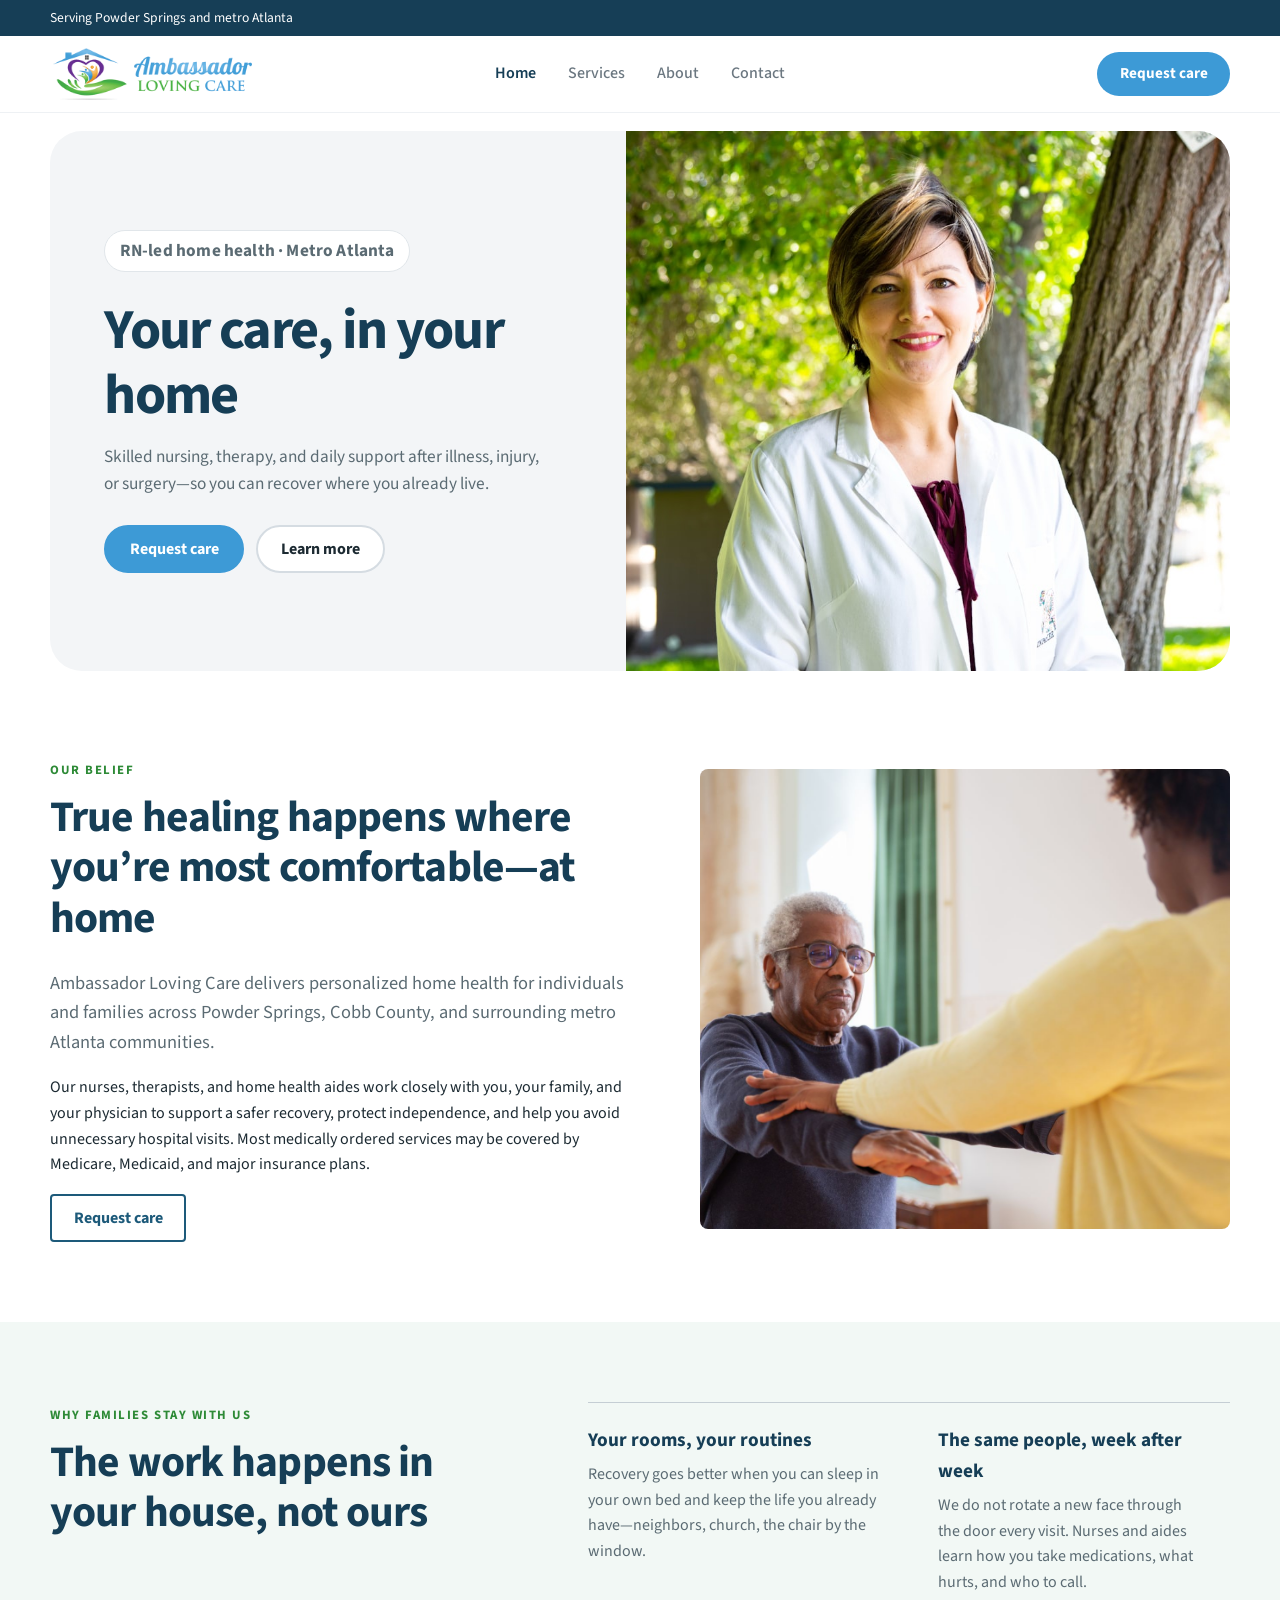
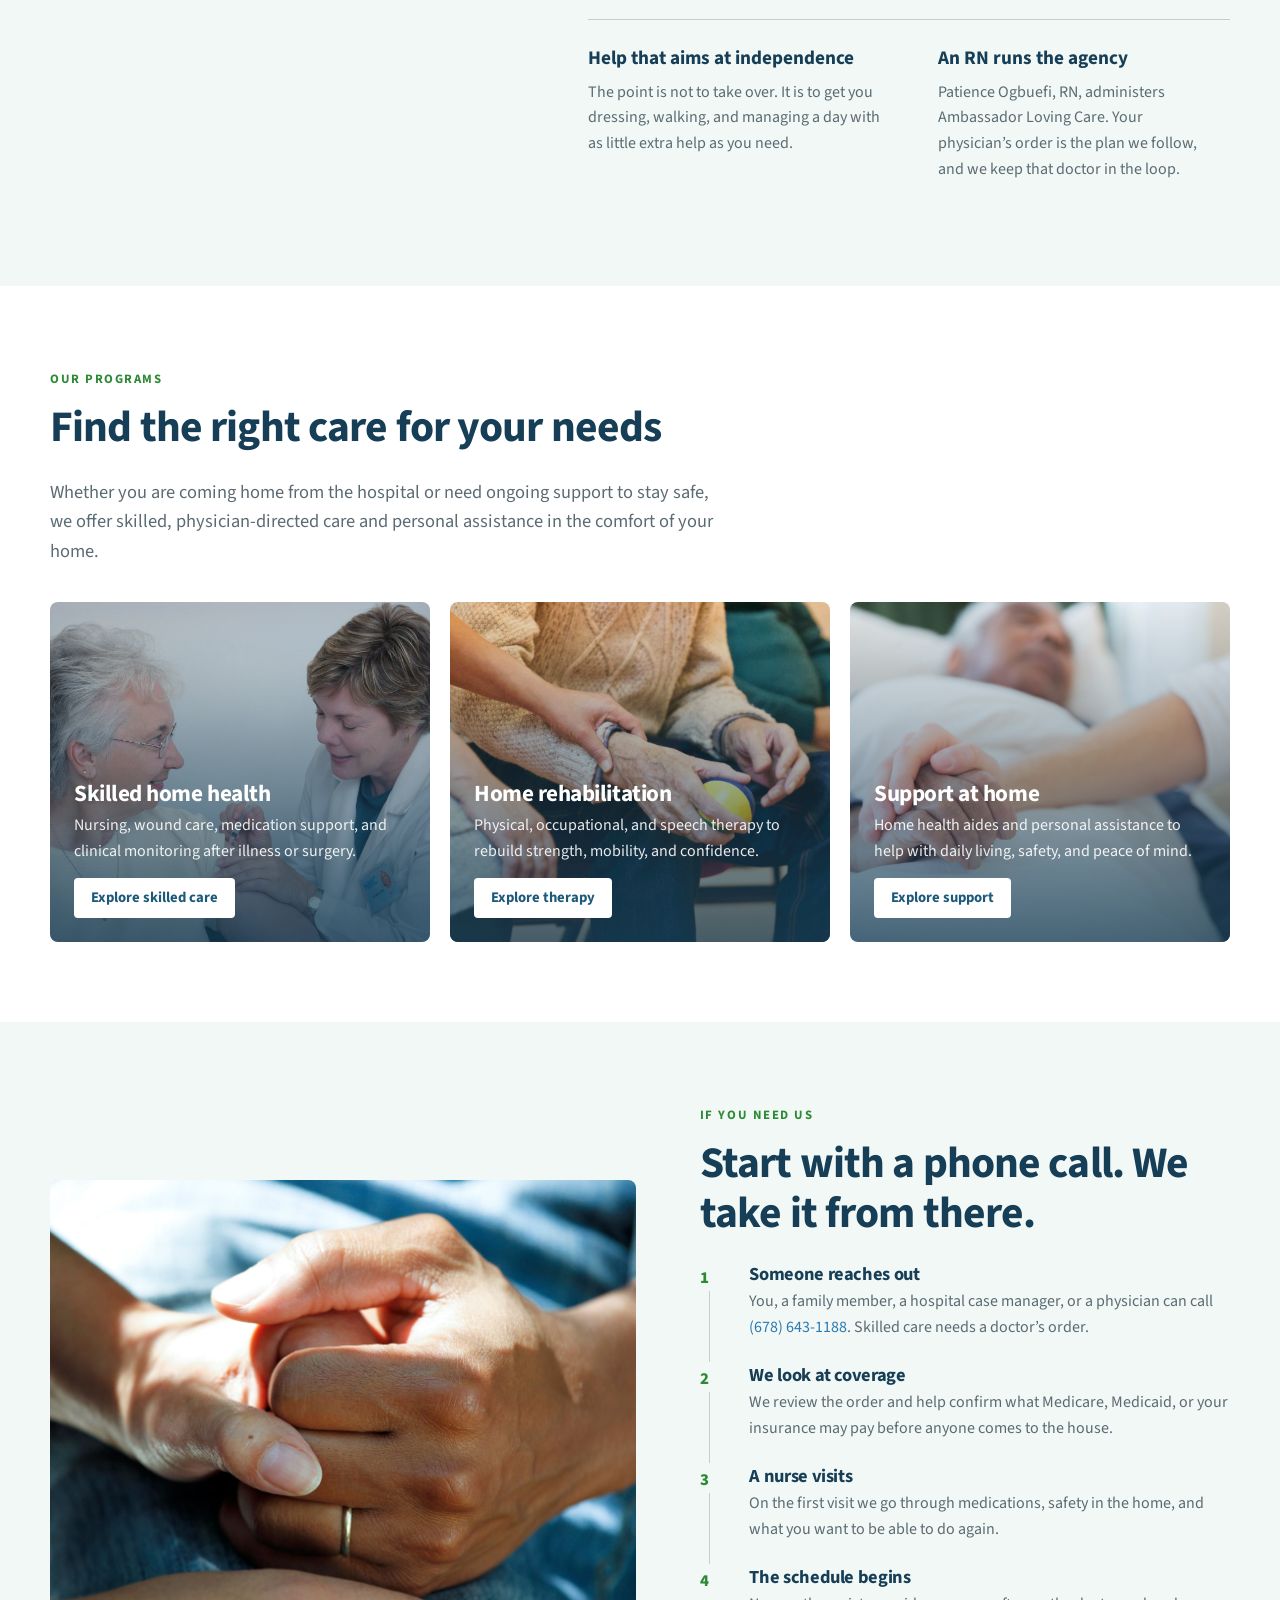
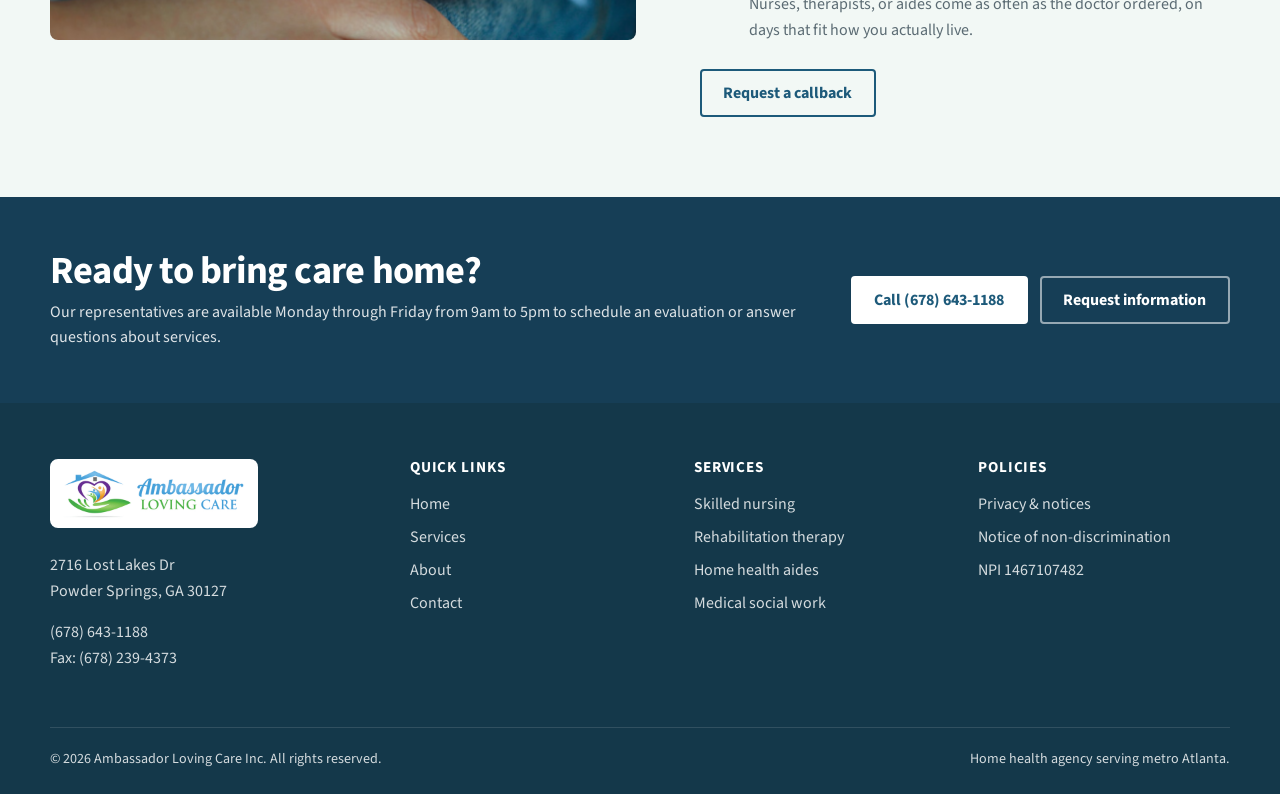
==== commit eccb9062: "update navbar" ====
--- a/index.html
+++ b/index.html
@@ -17,11 +17,6 @@
   <div class="utility-bar">
     <div class="container">
       <span>Serving Powder Springs and metro Atlanta</span>
-      <ul class="utility-links">
-        <li><a href="tel:+16786431188">(678) 643-1188</a></li>
-        <li><a href="how-it-works.html">How care starts</a></li>
-        <li><a href="contact.html">Request care</a></li>
-      </ul>
     </div>
   </div>
 
@@ -33,17 +28,12 @@
       <nav aria-label="Primary">
         <ul class="nav-main">
           <li><a href="index.html" aria-current="page">Home</a></li>
-          <li><a href="services.html">Our services</a></li>
-          <li><a href="how-it-works.html">How it works</a></li>
-          <li><a href="about.html">About us</a></li>
+          <li><a href="services.html">Services</a></li>
+          <li><a href="about.html">About</a></li>
           <li><a href="contact.html">Contact</a></li>
         </ul>
       </nav>
       <div class="header-cta">
-        <a class="phone-link" href="tel:+16786431188">
-          <svg width="18" height="18" viewBox="0 0 24 24" fill="none" aria-hidden="true"><path d="M6.6 10.8c1.5 3 3.6 5.1 6.6 6.6l2.2-2.2c.3-.3.7-.4 1.1-.2 1.2.4 2.5.6 3.8.6.6 0 1 .4 1 1V20c0 .6-.4 1-1 1C10.7 21 3 13.3 3 4c0-.6.4-1 1-1h3.4c.6 0 1 .4 1 1 0 1.3.2 2.6.6 3.8.1.4 0 .8-.2 1.1L6.6 10.8Z" fill="currentColor"/></svg>
-          <span class="full">(678) 643-1188</span>
-        </a>
         <a class="btn btn-primary" href="contact.html">Request care</a>
         <button class="menu-toggle" type="button" aria-expanded="false" aria-controls="mobile-menu" aria-label="Open menu">
           <span></span>
@@ -52,14 +42,10 @@
     </div>
     <div class="nav-drawer" id="mobile-menu">
       <a href="index.html" aria-current="page">Home</a>
-      <a href="services.html">Our services</a>
-      <a href="how-it-works.html">How it works</a>
-      <a href="about.html">About us</a>
+      <a href="services.html">Services</a>
+      <a href="about.html">About</a>
       <a href="contact.html">Contact</a>
-      <div class="drawer-actions">
-        <a class="btn btn-outline" href="tel:+16786431188">Call (678) 643-1188</a>
-        <a class="btn btn-primary" href="contact.html">Request care</a>
-      </div>
+      <a class="drawer-cta" href="contact.html">Request care</a>
     </div>
   </header>
 
@@ -92,7 +78,7 @@
           <h2>True healing happens where you’re most comfortable—at home</h2>
           <p class="lead">Ambassador Loving Care delivers personalized home health for individuals and families across Powder Springs, Cobb County, and surrounding metro Atlanta communities.</p>
           <p>Our nurses, therapists, and home health aides work closely with you, your family, and your physician to support a safer recovery, protect independence, and help you avoid unnecessary hospital visits. Most medically ordered services may be covered by Medicare, Medicaid, and major insurance plans.</p>
-          <a class="btn btn-outline" href="how-it-works.html">See how care starts</a>
+          <a class="btn btn-outline" href="contact.html">Request care</a>
         </div>
         <img src="assets/images/aide.jpg" alt="Therapist guiding an older adult through a mobility exercise at home">
       </div>
@@ -190,41 +176,6 @@
       </div>
     </section>
 
-    <section class="section">
-      <div class="container">
-        <div class="section-head">
-          <p class="eyebrow">Guidance for families</p>
-          <h2>Helpful things to know</h2>
-        </div>
-        <div class="news-grid">
-          <article class="news-card">
-            <img src="assets/images/home-visit.jpg" alt="A caregiver holding a patient's hand">
-            <div>
-              <h3>What to expect from a home health visit</h3>
-              <p>A typical visit includes a health check, education for you and your caregivers, and a plan for the days ahead.</p>
-              <a href="how-it-works.html">Read more</a>
-            </div>
-          </article>
-          <article class="news-card">
-            <img src="assets/images/caregiver.jpg" alt="Nurse speaking with a patient">
-            <div>
-              <h3>Medicare, Medicaid, and insurance</h3>
-              <p>Medically ordered home health may be covered. We’ll help you understand what your plan allows.</p>
-              <a href="how-it-works.html#coverage">Read more</a>
-            </div>
-          </article>
-          <article class="news-card">
-            <img src="assets/images/clinic.jpg" alt="Checking blood pressure during a visit">
-            <div>
-              <h3>How to prepare your home for care</h3>
-              <p>Simple changes—clear pathways, a list of medications, and a quiet space—make visits more effective.</p>
-              <a href="how-it-works.html#prepare">Read more</a>
-            </div>
-          </article>
-        </div>
-      </div>
-    </section>
-
     <section class="section-sm bg-navy">
       <div class="container cta-band">
         <div>
@@ -252,10 +203,10 @@
         <div>
           <h3>Quick links</h3>
           <ul>
-            <li><a href="services.html">Our services</a></li>
-            <li><a href="how-it-works.html">How it works</a></li>
-            <li><a href="about.html">About us</a></li>
-            <li><a href="contact.html">Request care</a></li>
+            <li><a href="index.html">Home</a></li>
+            <li><a href="services.html">Services</a></li>
+            <li><a href="about.html">About</a></li>
+            <li><a href="contact.html">Contact</a></li>
           </ul>
         </div>
         <div>
--- a/css/styles.css
+++ b/css/styles.css
@@ -15,7 +15,7 @@
   --amber: #d88820;
   --shadow: 0 10px 30px rgba(22, 62, 86, 0.08);
   --radius: 6px;
-  --header: 84px;
+  --header: 76px;
   --max: 1180px;
   --font: "Source Sans 3", "Segoe UI", Helvetica, Arial, sans-serif;
 }
@@ -134,11 +134,6 @@
   transition: 0.18s ease;
 }
 
-.header-cta .btn-primary {
-  border-radius: 999px;
-  padding-inline: 1.35rem;
-}
-
 .btn-soft {
   background: #fff;
   color: var(--ink);
@@ -226,20 +221,21 @@
   top: 0;
   z-index: 50;
   background: #fff;
-  border-bottom: 1px solid var(--line);
+  border-bottom: 1px solid #eef1f4;
 }
 
 .header-inner {
   display: grid;
-  grid-template-columns: auto 1fr auto;
+  grid-template-columns: 1fr auto 1fr;
   align-items: center;
   min-height: var(--header);
-  gap: 1.5rem;
+  gap: 1.25rem;
 }
 
 .logo {
   display: flex;
   align-items: center;
+  min-width: 0;
   color: inherit;
   text-decoration: none;
 }
@@ -251,6 +247,7 @@
 .logo img {
   height: 58px;
   width: auto;
+  max-width: 240px;
   display: block;
 }
 
@@ -269,44 +266,48 @@
 .nav-main {
   display: flex;
   justify-content: center;
-  gap: 0.15rem;
+  flex-wrap: wrap;
+  gap: 2rem;
   list-style: none;
 }
 
 .nav-main a {
-  display: block;
-  padding: 0.55rem 0.8rem;
-  color: var(--ink);
-  font-weight: 650;
-  font-size: 0.98rem;
-  border-radius: 4px;
-}
-
-.nav-main a:hover,
+  display: inline-flex;
+  align-items: center;
+  color: #6b7780;
+  font-weight: 500;
+  font-size: 1rem;
+  padding: 0.35rem 0;
+  background: transparent;
+}
+
+.nav-main a:hover {
+  text-decoration: none;
+  color: var(--navy-deep);
+}
+
 .nav-main a[aria-current="page"] {
-  color: var(--blue-deep);
+  color: var(--navy-deep);
+  font-weight: 600;
   text-decoration: none;
-  background: var(--paper);
 }
 
 .header-cta {
   display: flex;
   align-items: center;
+  justify-content: flex-end;
   gap: 0.65rem;
-}
-
-.phone-link {
-  display: inline-flex;
-  align-items: center;
-  gap: 0.4rem;
+  flex-shrink: 0;
+}
+
+.header-cta .btn-primary {
+  border-radius: 999px;
+  min-height: 44px;
+  padding: 0.65rem 1.4rem;
+  font-size: 0.95rem;
   font-weight: 700;
-  color: var(--navy);
   white-space: nowrap;
-}
-
-.phone-link:hover {
-  color: var(--blue-deep);
-  text-decoration: none;
+  border-width: 0;
 }
 
 .menu-toggle {
@@ -1036,17 +1037,26 @@
 
 @media (max-width: 980px) {
   .header-inner {
-    grid-template-columns: auto 1fr auto;
-  }
-
-  .nav-main,
-  .header-cta .btn,
-  .header-cta .phone-link {
+    grid-template-columns: minmax(0, 1fr) auto;
+  }
+
+  .header-inner nav {
     display: none;
+  }
+
+  .nav-main {
+    display: none;
+  }
+
+  .header-cta .btn-primary {
+    min-height: 40px;
+    padding: 0.55rem 1.1rem;
+    font-size: 0.88rem;
   }
 
   .logo img {
     height: 44px;
+    max-width: 170px;
   }
 
   .menu-toggle {
@@ -1055,6 +1065,10 @@
     border-radius: 4px;
     padding: 0 0.7rem;
     flex-shrink: 0;
+  }
+
+  .menu-toggle::after {
+    display: none;
   }
 
   .hero-content {
@@ -1142,16 +1156,36 @@
   }
 
   .nav-drawer a {
-    display: block;
-    padding: 0.8rem 20px;
-    color: var(--ink);
+    display: flex;
+    align-items: center;
+    margin: 0;
+    padding: 0.85rem 20px;
+    color: #6b7780;
+    font-weight: 600;
+  }
+
+  .nav-drawer a:hover,
+  .nav-drawer a[aria-current="page"] {
+    text-decoration: none;
+    color: var(--navy-deep);
+    background: var(--paper);
+  }
+
+  .nav-drawer .drawer-cta {
+    display: flex;
+    justify-content: center;
+    margin: 0.75rem 20px 0.25rem;
+    padding: 0.75rem 1rem;
+    color: #fff;
+    background: var(--blue);
+    border-radius: 999px;
     font-weight: 700;
   }
 
-  .nav-drawer .drawer-actions {
-    display: grid;
-    gap: 0.6rem;
-    padding: 0.6rem 20px 0;
+  .nav-drawer .drawer-cta:hover,
+  .nav-drawer .drawer-cta[aria-current="page"] {
+    background: var(--blue-hover);
+    color: #fff;
   }
 
   .mobile-cta {
@@ -1174,6 +1208,19 @@
   }
 }
 
+@media (max-width: 480px) {
+  .logo img {
+    max-width: 42vw;
+    height: 40px;
+  }
+
+  .header-cta .btn-primary {
+    min-height: 36px;
+    padding: 0.45rem 0.8rem;
+    font-size: 0.8rem;
+  }
+}
+
 @media (max-width: 640px) {
   .container {
     width: min(var(--max), calc(100% - 28px));
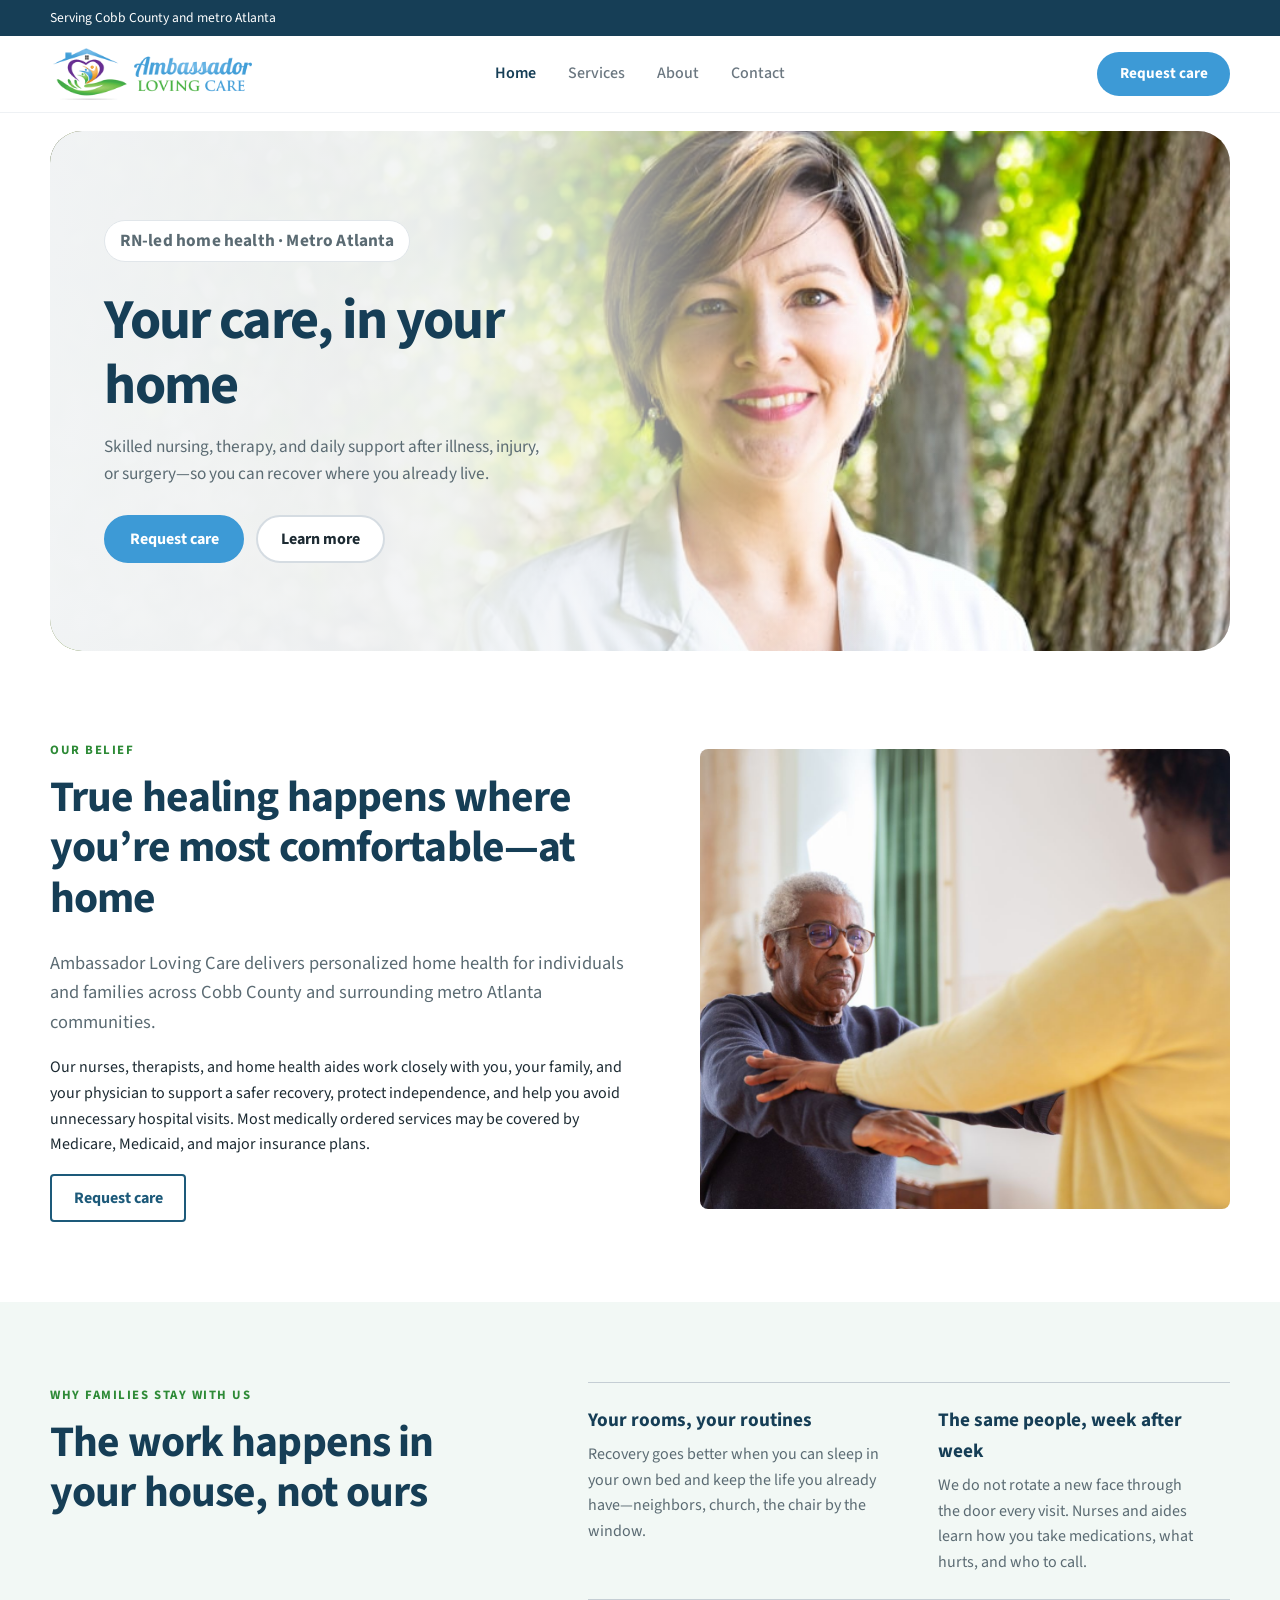
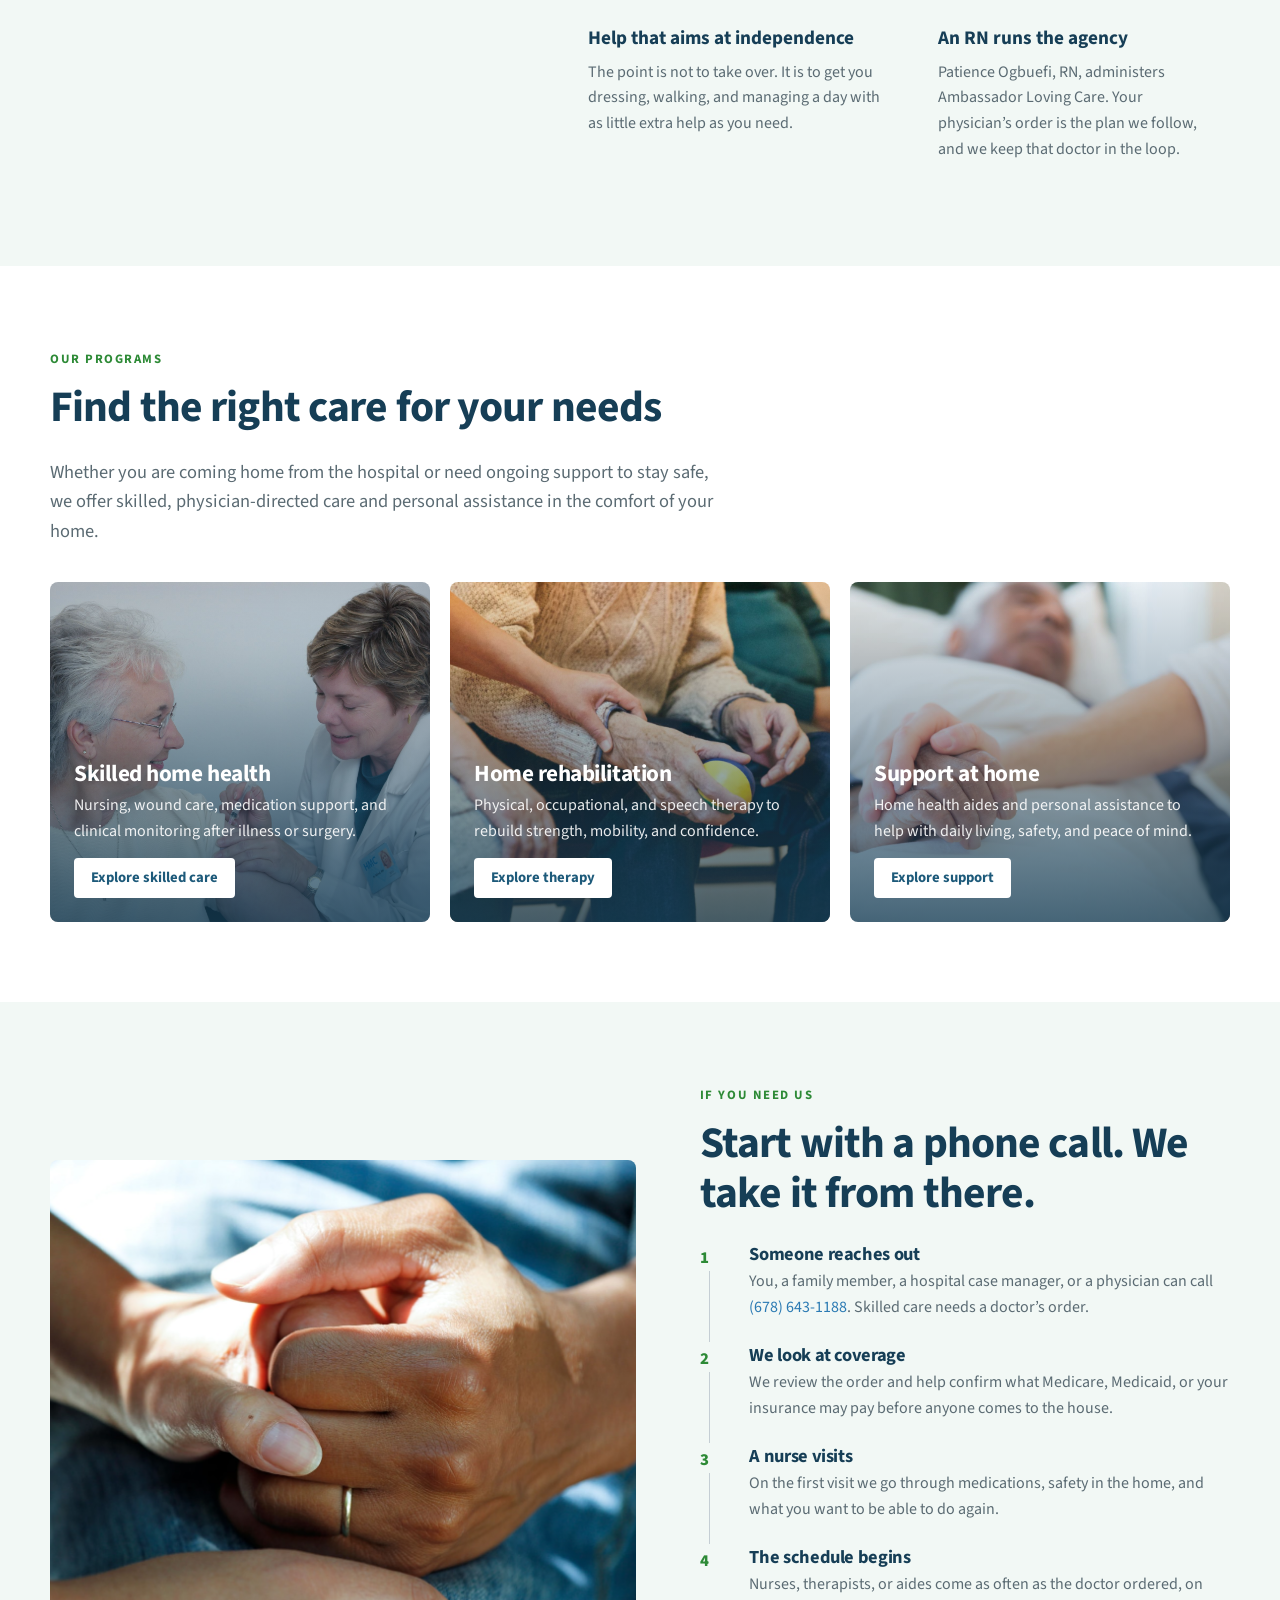
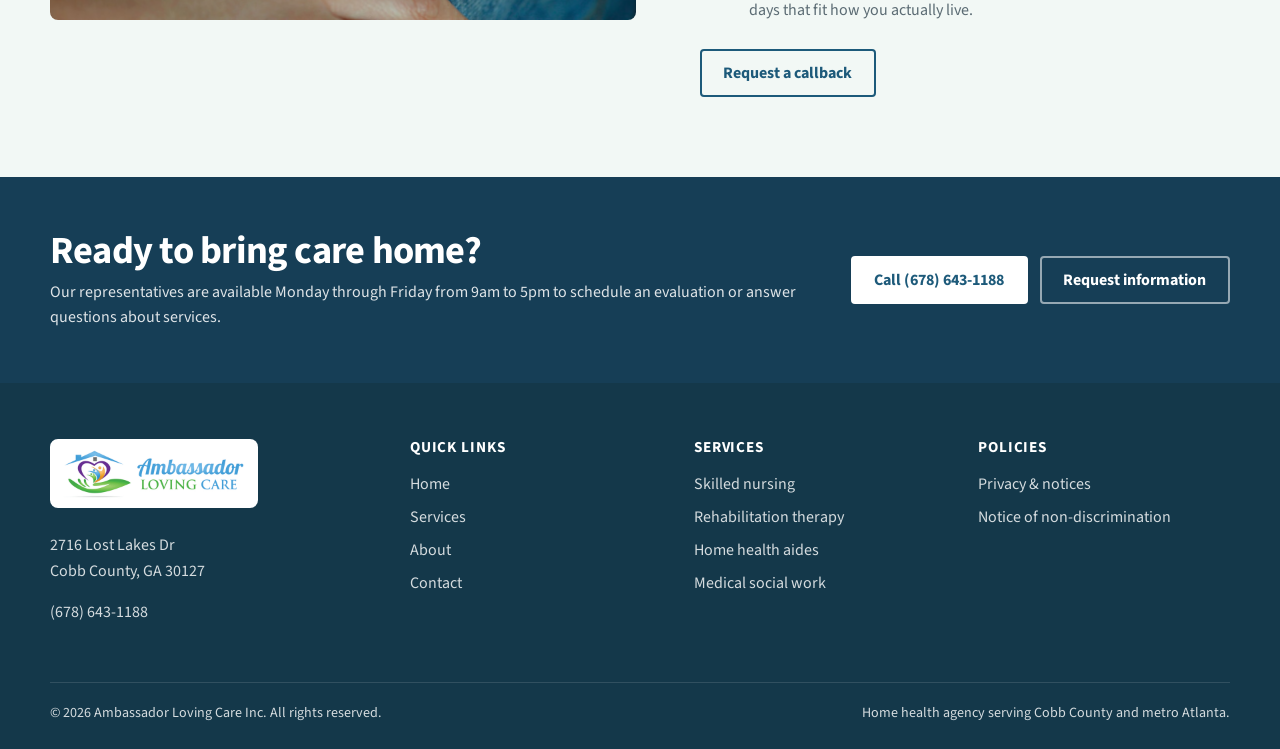
==== commit a384da6d: "copy change: :" ====
--- a/index.html
+++ b/index.html
@@ -4,7 +4,7 @@
   <meta charset="UTF-8">
   <meta name="viewport" content="width=device-width, initial-scale=1">
   <title>Ambassador Loving Care | Home Health in Metro Atlanta</title>
-  <meta name="description" content="Ambassador Loving Care brings skilled nursing, therapy, and personal support to your home across Powder Springs and metro Atlanta. Care at home, from people you can trust.">
+  <meta name="description" content="Ambassador Loving Care brings skilled nursing, therapy, and personal support to your home across Cobb County and metro Atlanta. Care at home, from people you can trust.">
   <link rel="icon" href="assets/favicon.png" type="image/png">
   <link rel="preconnect" href="https://fonts.googleapis.com">
   <link rel="preconnect" href="https://fonts.gstatic.com" crossorigin>
@@ -16,7 +16,7 @@
 
   <div class="utility-bar">
     <div class="container">
-      <span>Serving Powder Springs and metro Atlanta</span>
+      <span>Serving Cobb County and metro Atlanta</span>
     </div>
   </div>
 
@@ -76,7 +76,7 @@
         <div class="split-copy">
           <p class="eyebrow">Our belief</p>
           <h2>True healing happens where you’re most comfortable—at home</h2>
-          <p class="lead">Ambassador Loving Care delivers personalized home health for individuals and families across Powder Springs, Cobb County, and surrounding metro Atlanta communities.</p>
+          <p class="lead">Ambassador Loving Care delivers personalized home health for individuals and families across Cobb County and surrounding metro Atlanta communities.</p>
           <p>Our nurses, therapists, and home health aides work closely with you, your family, and your physician to support a safer recovery, protect independence, and help you avoid unnecessary hospital visits. Most medically ordered services may be covered by Medicare, Medicaid, and major insurance plans.</p>
           <a class="btn btn-outline" href="contact.html">Request care</a>
         </div>
@@ -197,8 +197,8 @@
           <a class="footer-logo" href="index.html">
             <img src="assets/logo.png" alt="Ambassador Loving Care">
           </a>
-          <p style="margin-top:1rem">2716 Lost Lakes Dr<br>Powder Springs, GA 30127</p>
-          <p><a href="tel:+16786431188">(678) 643-1188</a><br>Fax: (678) 239-4373</p>
+          <p style="margin-top:1rem">2716 Lost Lakes Dr<br>Cobb County, GA 30127</p>
+          <p><a href="tel:+16786431188">(678) 643-1188</a></p>
         </div>
         <div>
           <h3>Quick links</h3>
@@ -223,13 +223,12 @@
           <ul>
             <li><a href="privacy.html">Privacy &amp; notices</a></li>
             <li><a href="privacy.html#nondiscrimination">Notice of non-discrimination</a></li>
-            <li>NPI 1467107482</li>
           </ul>
         </div>
       </div>
       <div class="footer-bottom">
         <span>© 2026 Ambassador Loving Care Inc. All rights reserved.</span>
-        <span>Home health agency serving metro Atlanta.</span>
+        <span>Home health agency serving Cobb County and metro Atlanta.</span>
       </div>
     </div>
   </footer>
--- a/css/styles.css
+++ b/css/styles.css
@@ -355,16 +355,17 @@
   font-size: 0.95rem;
 }
 
-/* Hero — homepage contained split */
+/* Hero — homepage copy positioned in the photo's negative space */
 .hero-wrap {
   background: #fff;
   padding: 1.15rem 0 0.35rem;
 }
 
 .hero-split {
-  display: grid;
-  grid-template-columns: 1fr 1.05fr;
-  min-height: 540px;
+  position: relative;
+  display: flex;
+  align-items: center;
+  min-height: 520px;
   background: #f3f5f7;
   color: var(--ink);
   overflow: hidden;
@@ -372,8 +373,12 @@
 }
 
 .hero-split .hero-copy {
+  position: relative;
+  z-index: 2;
   display: flex;
   align-items: center;
+  width: 52%;
+  min-height: 520px;
   padding: 3.5rem 2.5rem 3.5rem 3.4rem;
 }
 
@@ -422,21 +427,31 @@
 }
 
 .hero-split .hero-media {
-  position: relative;
-  min-height: 540px;
+  position: absolute;
+  inset: 0;
   margin: 0;
-  height: 100%;
 }
 
 .hero-split .hero-media::after {
-  display: none;
+  content: "";
+  position: absolute;
+  inset: 0;
+  background: linear-gradient(
+    90deg,
+    rgba(243, 245, 247, 0.99) 0%,
+    rgba(243, 245, 247, 0.95) 34%,
+    rgba(243, 245, 247, 0.7) 47%,
+    rgba(243, 245, 247, 0.08) 68%,
+    transparent 82%
+  );
 }
 
 .hero-split .hero-media img {
-  width: 100%;
+  width: 125%;
+  max-width: none;
   height: 100%;
   object-fit: cover;
-  object-position: center 18%;
+  object-position: center 24%;
 }
 
 /* Inner-page photo banner */
@@ -1110,20 +1125,35 @@
   }
 
   .hero-split {
+    display: grid;
     grid-template-columns: 1fr;
     min-height: 0;
     border-radius: 22px;
   }
 
   .hero-split .hero-copy {
+    position: relative;
     order: 2;
     justify-content: flex-start;
+    width: 100%;
+    min-height: 0;
     padding: 1.75rem 1.35rem 2rem;
   }
 
   .hero-split .hero-media {
+    position: relative;
+    inset: auto;
     order: 1;
     min-height: 280px;
+  }
+
+  .hero-split .hero-media::after {
+    display: none;
+  }
+
+  .hero-split .hero-media img {
+    width: 100%;
+    object-position: center 18%;
   }
 
   .hero-wrap {
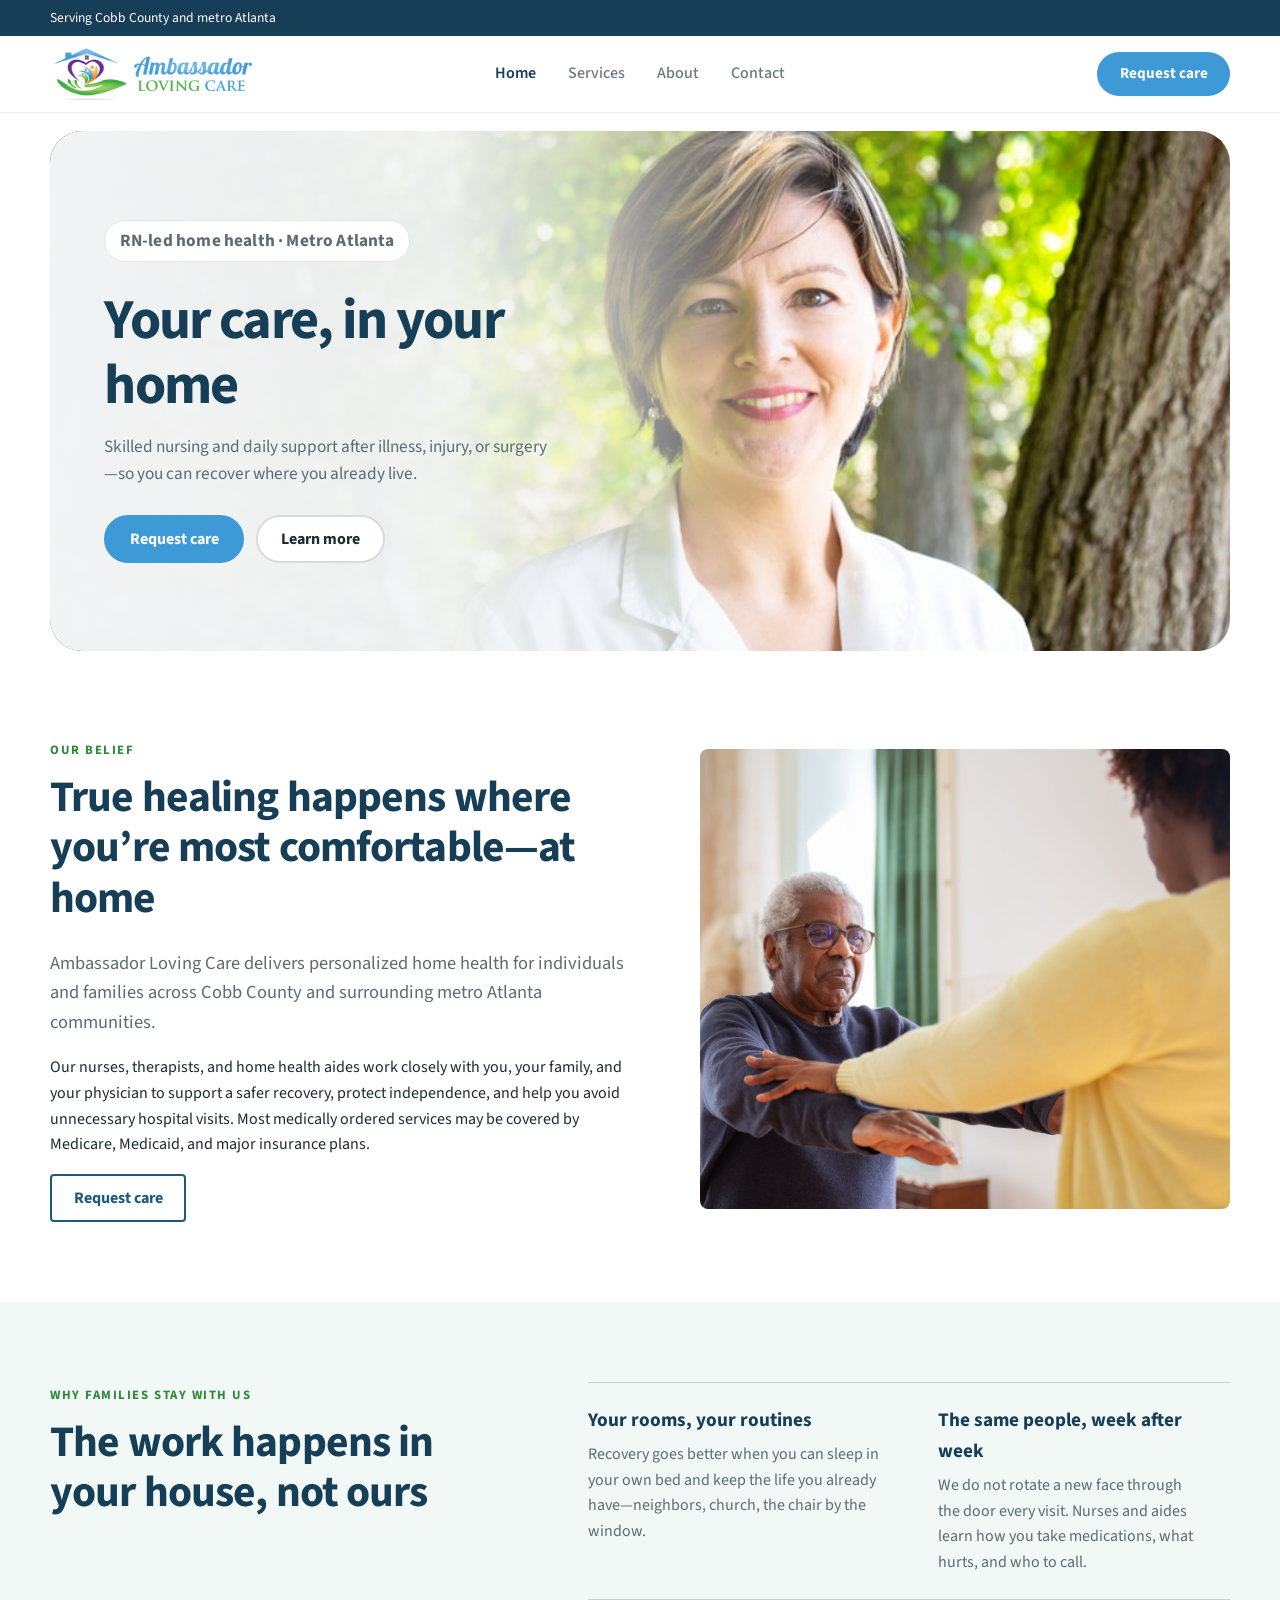
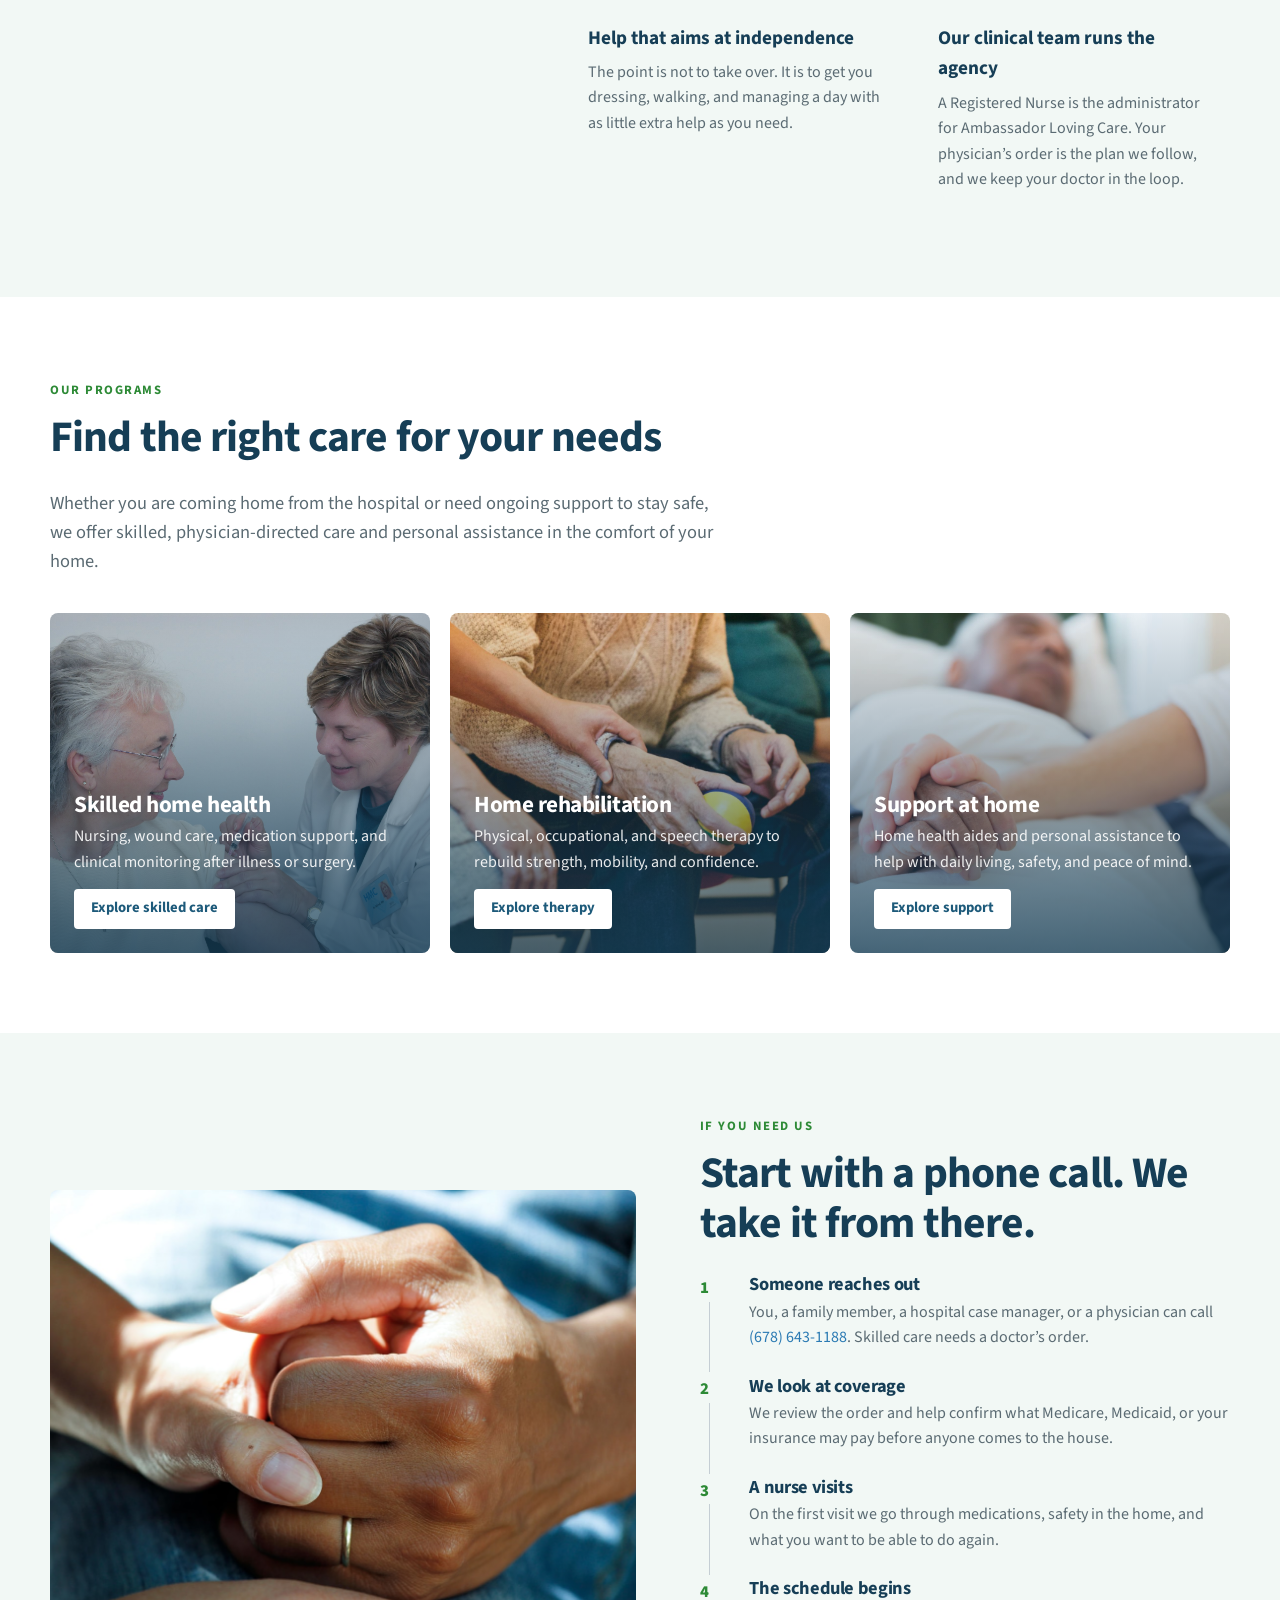
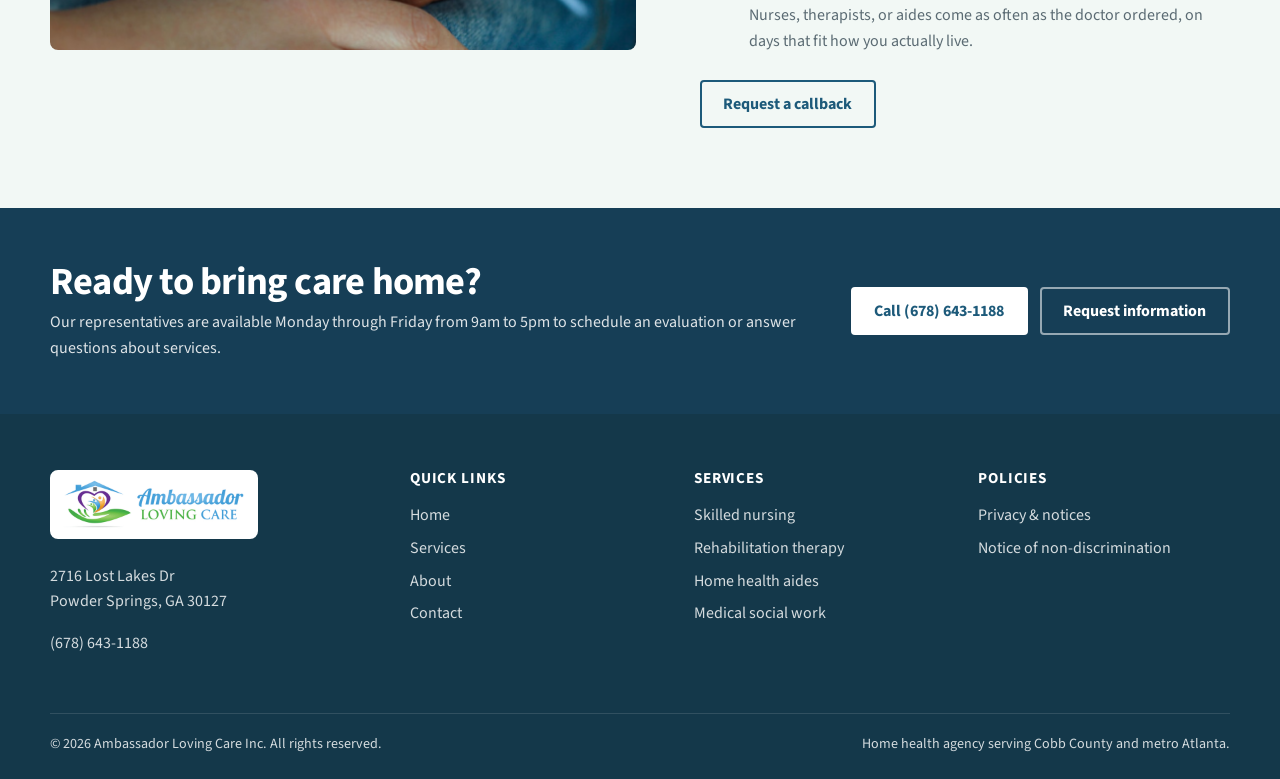
==== commit 43545011: "copy change" ====
--- a/index.html
+++ b/index.html
@@ -4,7 +4,7 @@
   <meta charset="UTF-8">
   <meta name="viewport" content="width=device-width, initial-scale=1">
   <title>Ambassador Loving Care | Home Health in Metro Atlanta</title>
-  <meta name="description" content="Ambassador Loving Care brings skilled nursing, therapy, and personal support to your home across Cobb County and metro Atlanta. Care at home, from people you can trust.">
+  <meta name="description" content="Ambassador Loving Care brings skilled nursing and personal support to your home across Cobb County and metro Atlanta. Care at home, from people you can trust.">
   <link rel="icon" href="assets/favicon.png" type="image/png">
   <link rel="preconnect" href="https://fonts.googleapis.com">
   <link rel="preconnect" href="https://fonts.gstatic.com" crossorigin>
@@ -57,7 +57,7 @@
             <div class="hero-copy-inner">
               <p class="hero-badge">RN-led home health · Metro Atlanta</p>
               <h1>Your care, in your home</h1>
-              <p>Skilled nursing, therapy, and daily support after illness, injury, or surgery—so you can recover where you already live.</p>
+              <p>Skilled nursing and daily support after illness, injury, or surgery—so you can recover where you already live.</p>
               <div class="hero-actions">
                 <a class="btn btn-primary" href="contact.html">Request care</a>
                 <a class="btn btn-soft" href="services.html">Learn more</a>
@@ -104,8 +104,8 @@
             <dd>The point is not to take over. It is to get you dressing, walking, and managing a day with as little extra help as you need.</dd>
           </div>
           <div>
-            <dt>An RN runs the agency</dt>
-            <dd>Patience Ogbuefi, RN, administers Ambassador Loving Care. Your physician’s order is the plan we follow, and we keep that doctor in the loop.</dd>
+            <dt>Our clinical team runs the agency</dt>
+            <dd>A Registered Nurse is the administrator for Ambassador Loving Care. Your physician’s order is the plan we follow, and we keep your doctor in the loop.</dd>
           </div>
         </dl>
       </div>
@@ -197,7 +197,7 @@
           <a class="footer-logo" href="index.html">
             <img src="assets/logo.png" alt="Ambassador Loving Care">
           </a>
-          <p style="margin-top:1rem">2716 Lost Lakes Dr<br>Cobb County, GA 30127</p>
+          <p style="margin-top:1rem">2716 Lost Lakes Dr<br>Powder Springs, GA 30127</p>
           <p><a href="tel:+16786431188">(678) 643-1188</a></p>
         </div>
         <div>
--- a/css/styles.css
+++ b/css/styles.css
@@ -938,6 +938,22 @@
   resize: vertical;
 }
 
+.botcheck {
+  display: none;
+}
+
+.form-privacy {
+  margin: 0.55rem 0 0;
+  color: var(--muted);
+  font-size: 0.86rem;
+  line-height: 1.45;
+}
+
+.form-grid button:disabled {
+  cursor: wait;
+  opacity: 0.72;
+}
+
 .form-card {
   background: #fff;
   border: 1px solid var(--line);
@@ -975,6 +991,12 @@
   padding: 1rem 1.1rem;
   border-radius: 6px;
   margin-bottom: 1rem;
+}
+
+.success-msg.error {
+  background: #fff1f0;
+  border-color: #f1b6b0;
+  color: #8f2420;
 }
 
 .map-wrap iframe {
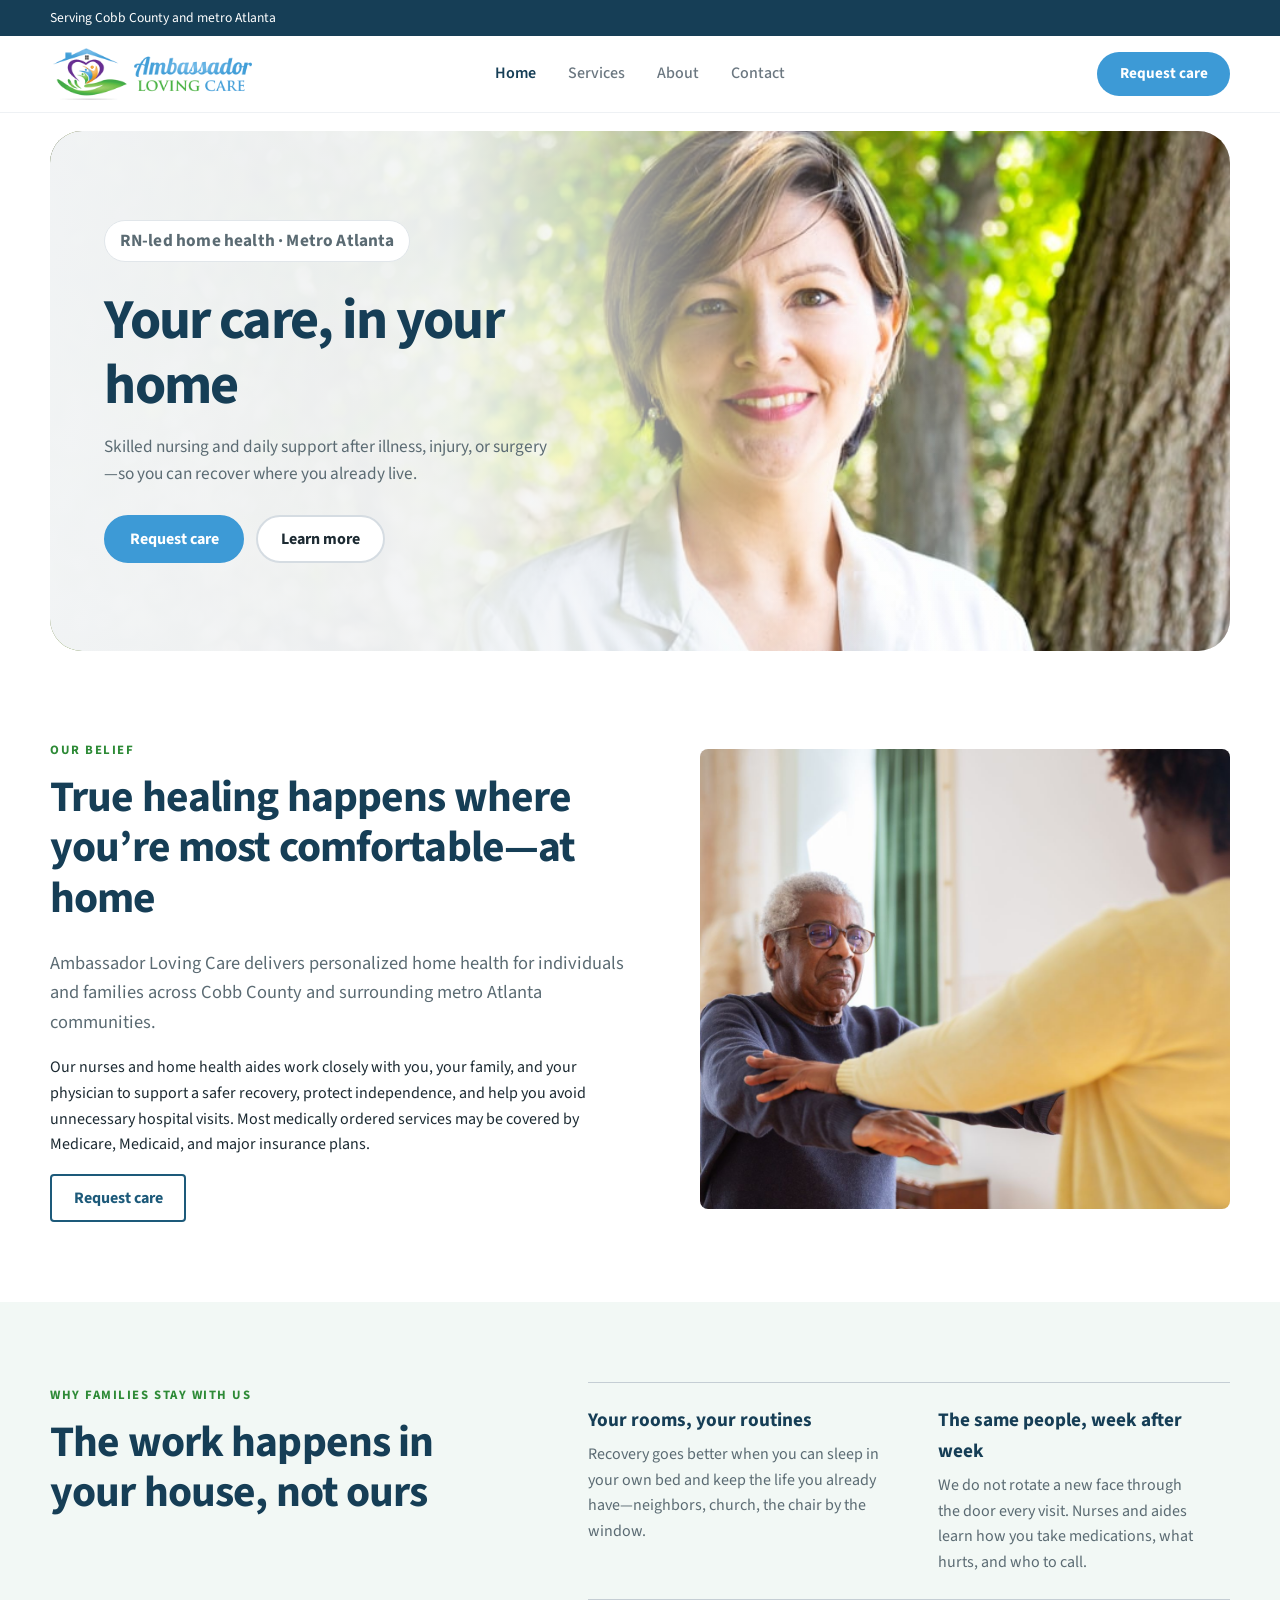
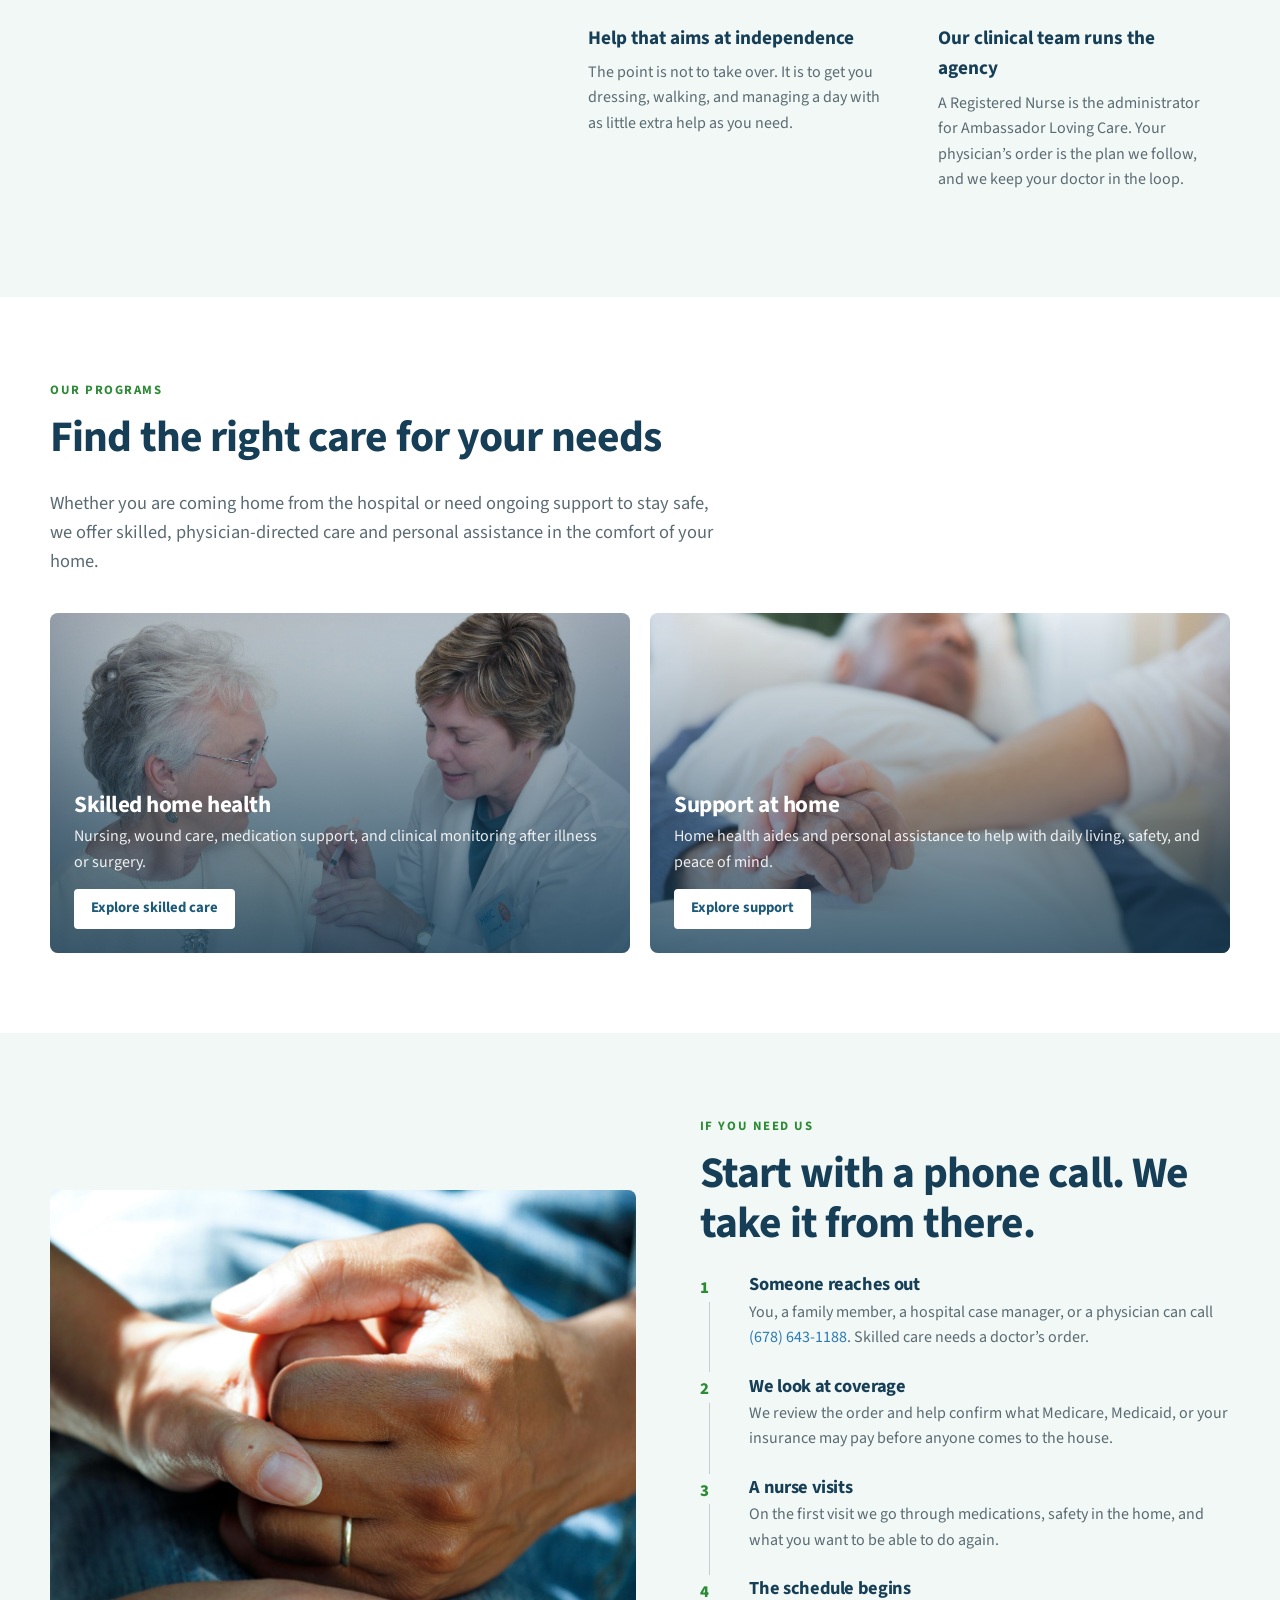
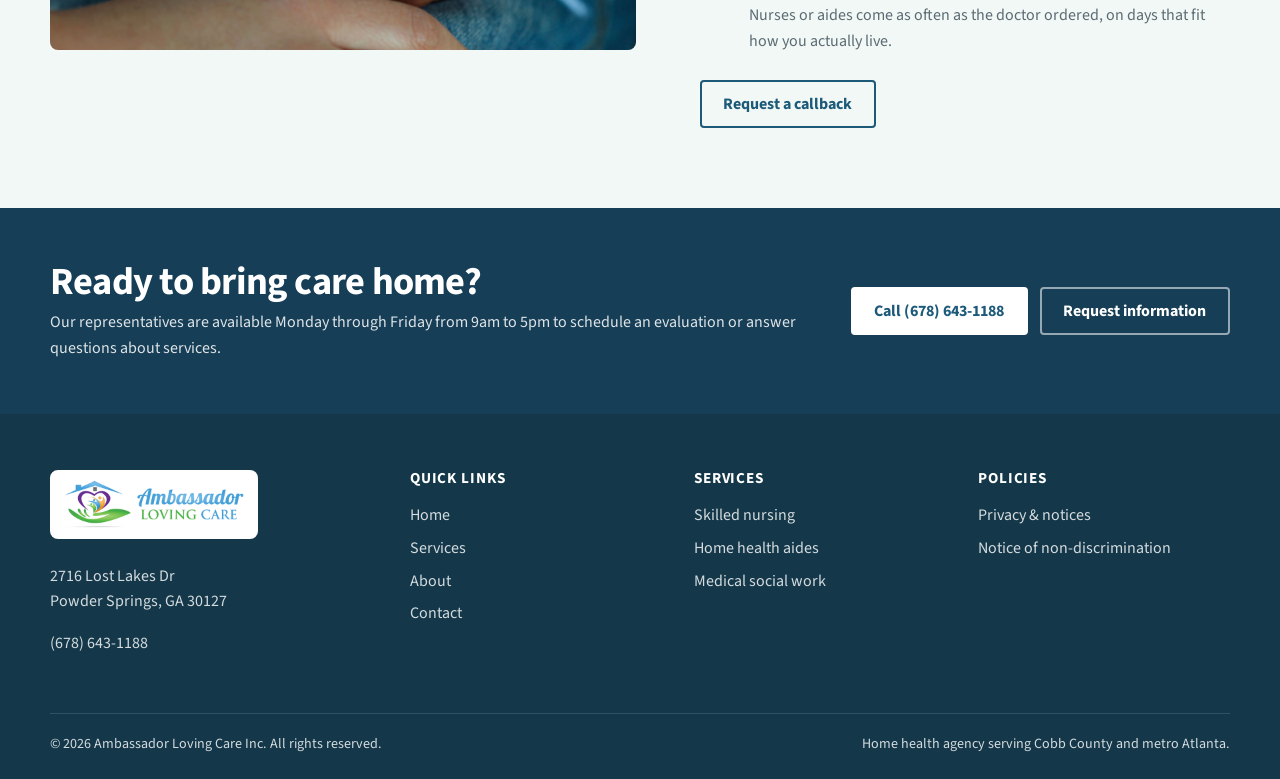
==== commit 5a5f288d: "remove refs to therapy" ====
--- a/index.html
+++ b/index.html
@@ -77,10 +77,10 @@
           <p class="eyebrow">Our belief</p>
           <h2>True healing happens where you’re most comfortable—at home</h2>
           <p class="lead">Ambassador Loving Care delivers personalized home health for individuals and families across Cobb County and surrounding metro Atlanta communities.</p>
-          <p>Our nurses, therapists, and home health aides work closely with you, your family, and your physician to support a safer recovery, protect independence, and help you avoid unnecessary hospital visits. Most medically ordered services may be covered by Medicare, Medicaid, and major insurance plans.</p>
+          <p>Our nurses and home health aides work closely with you, your family, and your physician to support a safer recovery, protect independence, and help you avoid unnecessary hospital visits. Most medically ordered services may be covered by Medicare, Medicaid, and major insurance plans.</p>
           <a class="btn btn-outline" href="contact.html">Request care</a>
         </div>
-        <img src="assets/images/aide.jpg" alt="Therapist guiding an older adult through a mobility exercise at home">
+        <img src="assets/images/aide.jpg" alt="Home health professional supporting an older adult at home">
       </div>
     </section>
 
@@ -128,14 +128,6 @@
             </div>
           </article>
           <article class="program-card">
-            <img src="assets/images/senior2.jpg" alt="Rehabilitation therapy at home">
-            <div>
-              <h3>Home rehabilitation</h3>
-              <p>Physical, occupational, and speech therapy to rebuild strength, mobility, and confidence.</p>
-              <a class="btn btn-white" href="services.html#therapy">Explore therapy</a>
-            </div>
-          </article>
-          <article class="program-card">
             <img src="assets/images/home-care.jpg" alt="Compassionate support at the bedside">
             <div>
               <h3>Support at home</h3>
@@ -168,7 +160,7 @@
             </li>
             <li>
               <h3>The schedule begins</h3>
-              <p>Nurses, therapists, or aides come as often as the doctor ordered, on days that fit how you actually live.</p>
+              <p>Nurses or aides come as often as the doctor ordered, on days that fit how you actually live.</p>
             </li>
           </ol>
           <a class="btn btn-outline" href="contact.html">Request a callback</a>
@@ -213,7 +205,6 @@
           <h3>Services</h3>
           <ul>
             <li><a href="services.html#skilled">Skilled nursing</a></li>
-            <li><a href="services.html#therapy">Rehabilitation therapy</a></li>
             <li><a href="services.html#support">Home health aides</a></li>
             <li><a href="services.html#social">Medical social work</a></li>
           </ul>
--- a/css/styles.css
+++ b/css/styles.css
@@ -683,7 +683,7 @@
 
 .program-grid {
   display: grid;
-  grid-template-columns: repeat(3, 1fr);
+  grid-template-columns: repeat(2, 1fr);
   gap: 1.25rem;
 }
 
